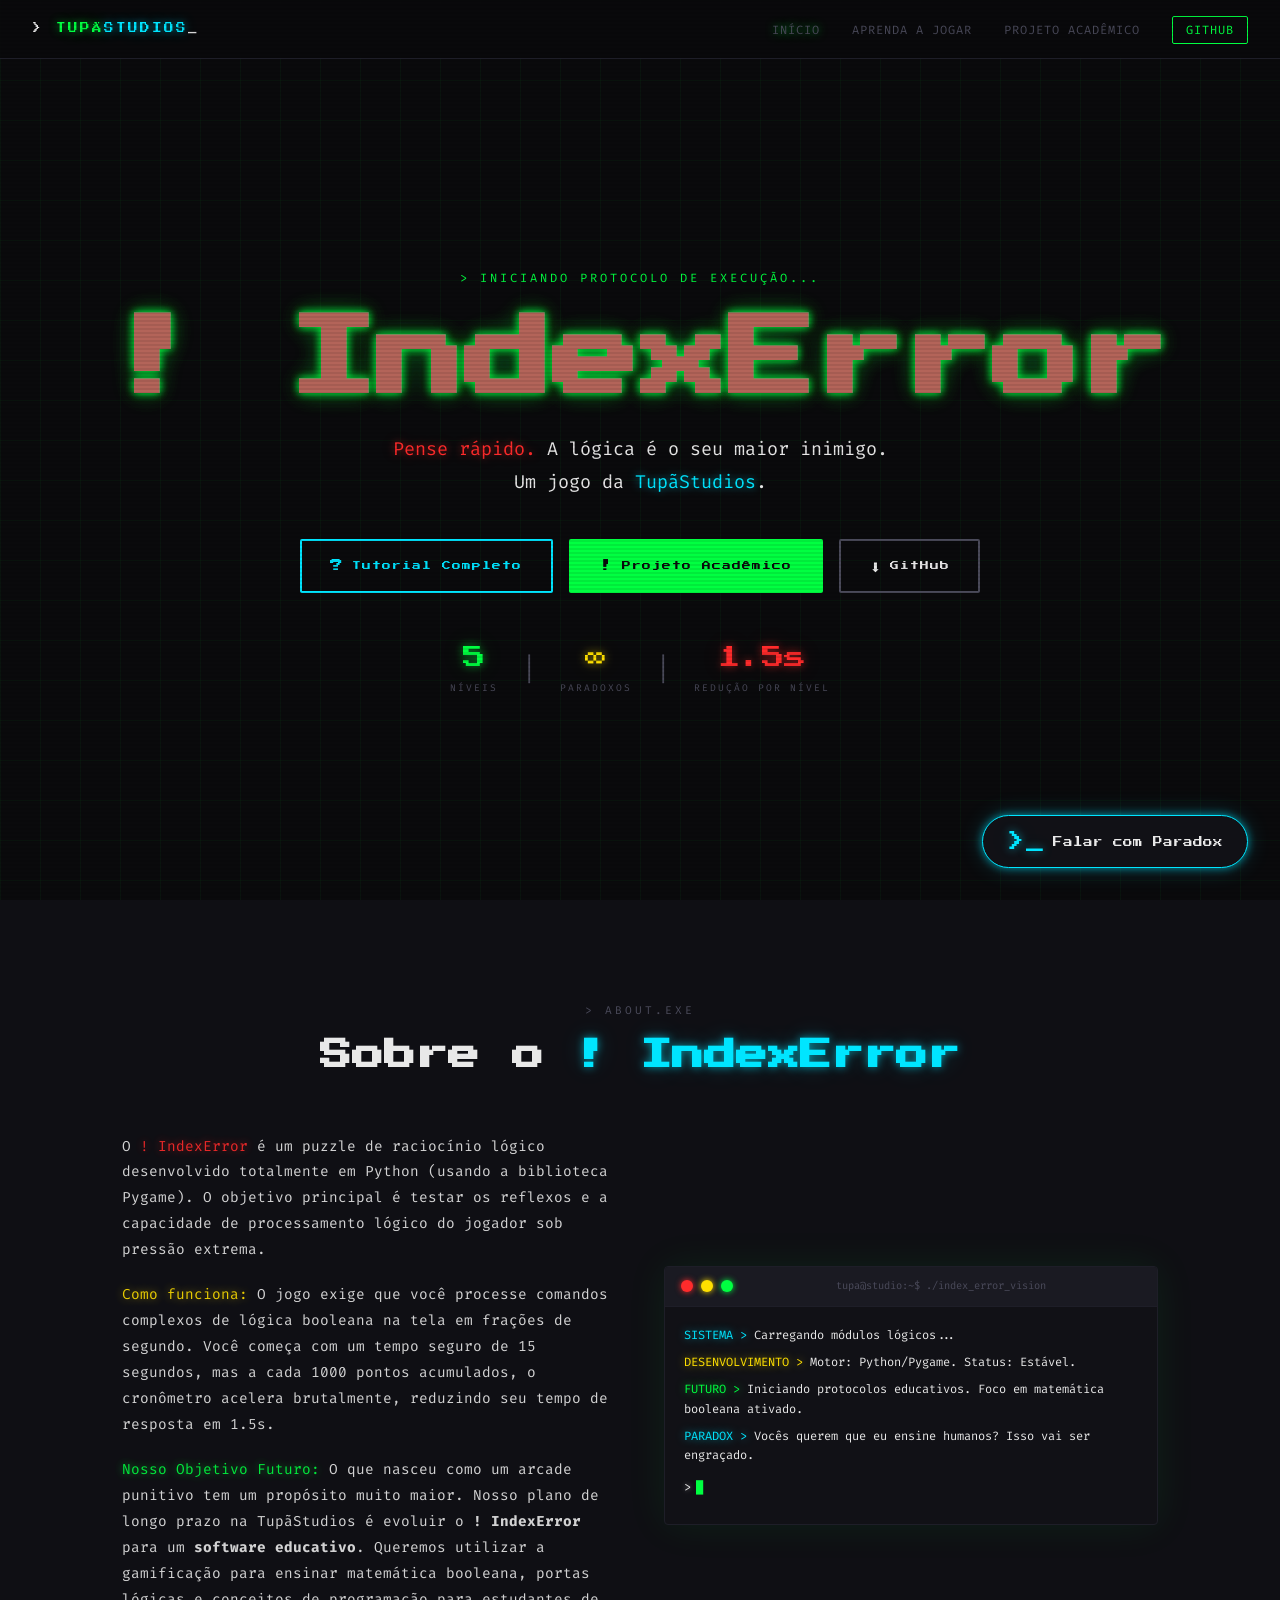
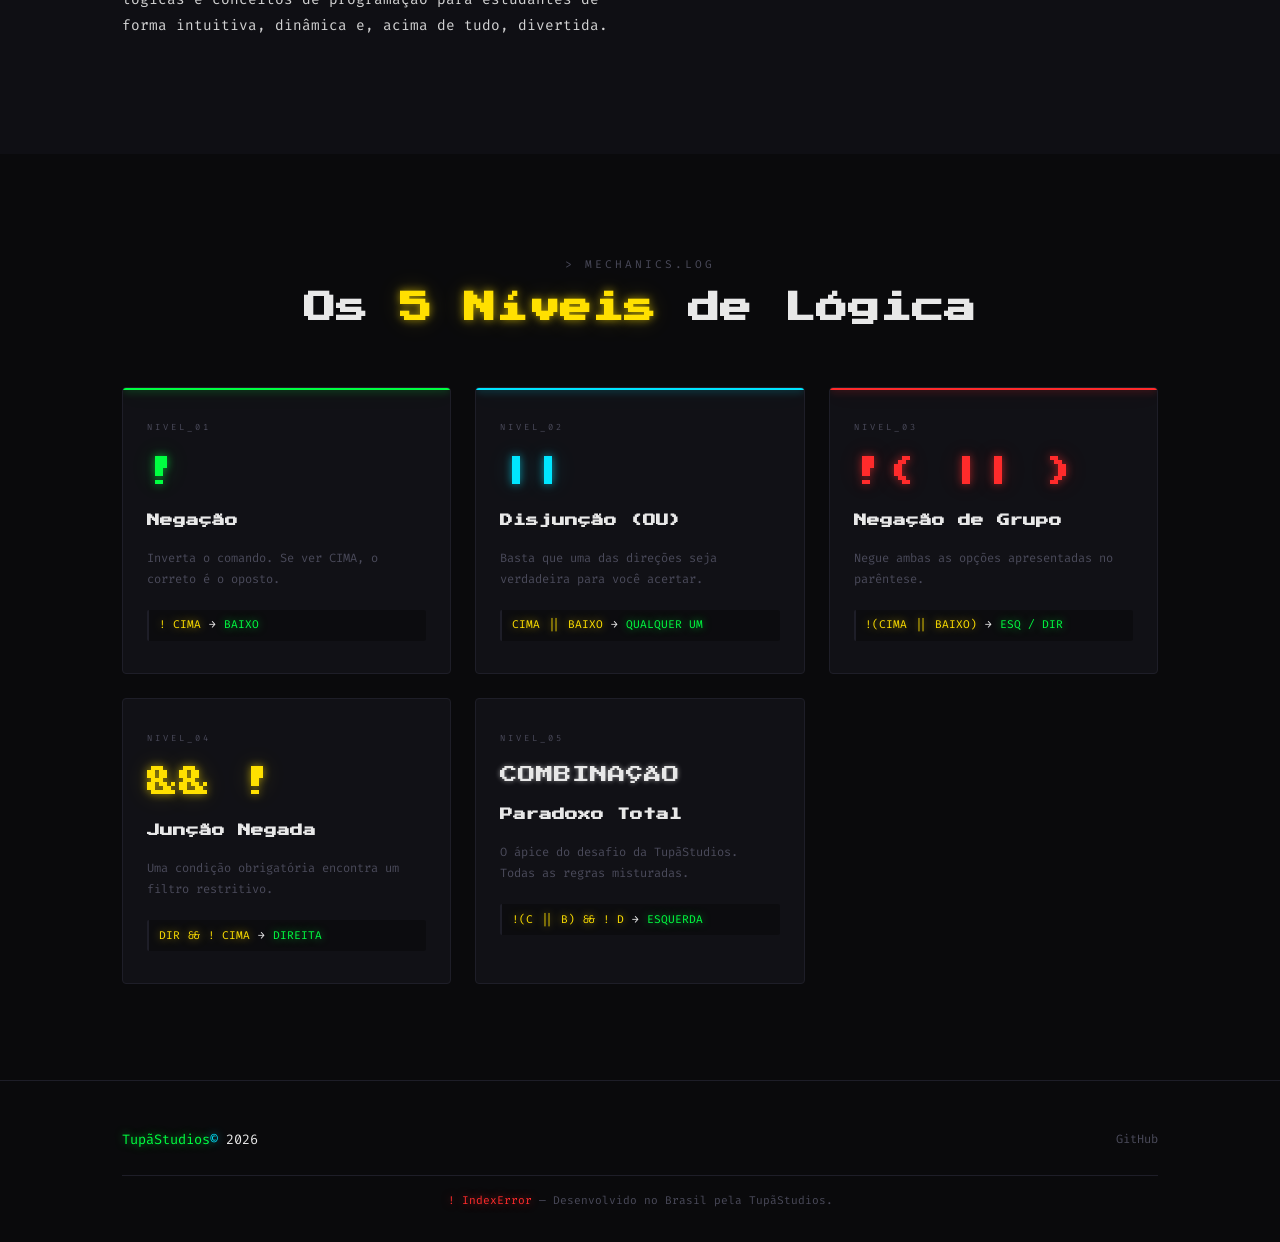
==== index.html @ 212822aa "feat/v12-ux-e-telas" ====
<!DOCTYPE html>
<html lang="pt-BR">
<head>
  <meta charset="UTF-8" />
  <meta name="viewport" content="width=device-width, initial-scale=1.0" />
  <title>! IndexError — TupãStudios</title>
  <link rel="preconnect" href="https://fonts.googleapis.com" />
  <link rel="preconnect" href="https://fonts.gstatic.com" crossorigin />
  <link href="https://fonts.googleapis.com/css2?family=Press+Start+2P&family=Fira+Code:wght@300;400;500;600&display=swap" rel="stylesheet" />
  <link rel="stylesheet" href="style.css" />
</head>
<body>

  <div class="scanlines" aria-hidden="true"></div>

  <nav class="navbar">
    <span class="nav-logo">&gt; <span class="accent-green">TUPÃ</span><span class="accent-cyan">STUDIOS</span><span class="blink">_</span></span>
    <ul class="nav-links">
      <li><a href="index.html" class="accent-green">Início</a></li>
      <li><a href="tutorial.html">Aprenda a Jogar</a></li>
      <li><a href="tupa.html">Projeto Acadêmico</a></li>
      <li><a href="https://github.com/3-semestre-USJT/NOT-NOT-booleano-Tup-" target="_blank" class="nav-cta">GitHub</a></li>
    </ul>
    <button class="hamburger" id="hamburger" aria-label="Menu">&#9776;</button>
  </nav>

  <section class="hero" id="hero">
    <div class="hero-bg-grid" aria-hidden="true"></div>
    <div class="hero-glitch-wrapper">
      <div class="hero-pre-title">&gt; INICIANDO PROTOCOLO DE EXECUÇÃO...</div>
      <h1 class="hero-title glitch" data-text="! IndexError">! IndexError</h1>
      <p class="hero-subtitle">
        <span class="accent-red">Pense rápido.</span> A lógica é o seu maior inimigo.<br/>
        <span class="mono">Um jogo da <span class="accent-cyan">TupãStudios</span>.</span>
      </p>
      
      <div class="hero-buttons">
        <a href="tutorial.html" class="btn-secondary">
          <span class="btn-icon">?</span> Tutorial Completo
        </a>
        <a href="tupa.html" class="btn-primary">
  <span class="btn-icon">!</span> Projeto Acadêmico
</a>
        <a href="https://github.com/3-semestre-USJT/NOT-NOT-booleano-Tup-" target="_blank" class="btn-secondary" style="border-color: var(--muted); color: var(--white);">
          <span class="btn-icon">⬇</span> GitHub
        </a>
      </div>

      <div class="hero-stats">
        <div class="stat-item">
          <span class="stat-val accent-green">5</span>
          <span class="stat-label">NÍVEIS</span>
        </div>
        <div class="stat-sep">|</div>
        <div class="stat-item">
          <span class="stat-val accent-yellow">∞</span>
          <span class="stat-label">PARADOXOS</span>
        </div>
        <div class="stat-sep">|</div>
        <div class="stat-item">
          <span class="stat-val accent-red">1.5s</span>
          <span class="stat-label">REDUÇÃO POR NÍVEL</span>
        </div>
      </div>
    </div>
  </section>

  <section class="section-about" id="game">
    <div class="container">
      <div class="section-header">
        <span class="section-tag mono">&gt; ABOUT.exe</span>
        <h2 class="section-title">Sobre o <span class="accent-cyan">! IndexError</span></h2>
      </div>
      <div class="about-grid">
        <div class="about-text">
          <p class="mono about-desc">
            O <span class="accent-red">! IndexError</span> é um puzzle de raciocínio lógico desenvolvido totalmente em Python (usando a biblioteca Pygame). O objetivo principal é testar os reflexos e a capacidade de processamento lógico do jogador sob pressão extrema.
          </p>
          <p class="mono about-desc">
            <span class="accent-yellow">Como funciona:</span> O jogo exige que você processe comandos complexos de lógica booleana na tela em frações de segundo. Você começa com um tempo seguro de 15 segundos, mas a cada 1000 pontos acumulados, o cronômetro acelera brutalmente, reduzindo seu tempo de resposta em 1.5s.
          </p>
          <p class="mono about-desc">
            <span class="accent-green">Nosso Objetivo Futuro:</span> O que nasceu como um arcade punitivo tem um propósito muito maior. Nosso plano de longo prazo na TupãStudios é evoluir o <strong>! IndexError</strong> para um <strong>software educativo</strong>. Queremos utilizar a gamificação para ensinar matemática booleana, portas lógicas e conceitos de programação para estudantes de forma intuitiva, dinâmica e, acima de tudo, divertida.
          </p>
        </div>
        <div class="terminal-mockup">
          <div class="tm-header">
            <span class="tm-dot red"></span>
            <span class="tm-dot yellow"></span>
            <span class="tm-dot green"></span>
            <span class="tm-title mono">tupa@studio:~$ ./index_error_vision</span>
          </div>
          <div class="tm-body">
            <div class="tm-line"><span class="accent-cyan">SISTEMA &gt;</span> <span>Carregando módulos lógicos...</span></div>
            <div class="tm-line"><span class="accent-yellow">DESENVOLVIMENTO &gt;</span> <span>Motor: Python/Pygame. Status: Estável.</span></div>
            <div class="tm-line"><span class="accent-green">FUTURO &gt;</span> <span>Iniciando protocolos educativos. Foco em matemática booleana ativado.</span></div>
            <div class="tm-line blink-line"><span class="accent-cyan">PARADOX &gt;</span> <span>Vocês querem que eu ensine humanos? Isso vai ser engraçado.</span></div>
            <div class="tm-line tm-input-line">
              <span class="accent-white">&gt; </span>
              <span class="tm-cursor blink">█</span>
            </div>
          </div>
        </div>
      </div>
    </div>
  </section>

  <section class="section-mechanics" id="mechanics">
    <div class="container">
      <div class="section-header">
        <span class="section-tag mono">&gt; MECHANICS.log</span>
        <h2 class="section-title">Os <span class="accent-yellow">5 Níveis</span> de Lógica</h2>
      </div>
      <div class="mechanics-grid">

        <div class="level-card" data-level="1">
          <div class="level-number mono">NIVEL_01</div>
          <div class="level-op accent-green">!</div>
          <h3 class="level-name">Negação</h3>
          <p class="level-desc mono">Inverta o comando. Se ver CIMA, o correto é o oposto.</p>
          <div class="cmd-example">
            <span class="cmd-input accent-yellow">! CIMA</span> → <span class="cmd-output accent-green">BAIXO</span>
          </div>
        </div>

        <div class="level-card" data-level="2">
          <div class="level-number mono">NIVEL_02</div>
          <div class="level-op accent-cyan">||</div>
          <h3 class="level-name">Disjunção (OU)</h3>
          <p class="level-desc mono">Basta que uma das direções seja verdadeira para você acertar.</p>
          <div class="cmd-example">
            <span class="cmd-input accent-yellow">CIMA || BAIXO</span> → <span class="cmd-output accent-green">QUALQUER UM</span>
          </div>
        </div>

        <div class="level-card" data-level="3">
          <div class="level-number mono">NIVEL_03</div>
          <div class="level-op accent-red">!( || )</div>
          <h3 class="level-name">Negação de Grupo</h3>
          <p class="level-desc mono">Negue ambas as opções apresentadas no parêntese.</p>
          <div class="cmd-example">
            <span class="cmd-input accent-yellow">!(CIMA || BAIXO)</span> → <span class="cmd-output accent-green">ESQ / DIR</span>
          </div>
        </div>

        <div class="level-card" data-level="4">
          <div class="level-number mono">NIVEL_04</div>
          <div class="level-op accent-yellow">&& !</div>
          <h3 class="level-name">Junção Negada</h3>
          <p class="level-desc mono">Uma condição obrigatória encontra um filtro restritivo.</p>
          <div class="cmd-example">
            <span class="cmd-input accent-yellow">DIR && ! CIMA</span> → <span class="cmd-output accent-green">DIREITA</span>
          </div>
        </div>

        <div class="level-card" data-level="5">
          <div class="level-number mono">NIVEL_05</div>
          <div class="level-op accent-white" style="font-size: 1.1rem; line-height: 2;">COMBINAÇÃO</div>
          <h3 class="level-name">Paradoxo Total</h3>
          <p class="level-desc mono">O ápice do desafio da TupãStudios. Todas as regras misturadas.</p>
          <div class="cmd-example">
            <span class="cmd-input accent-yellow">!(C || B) && ! D</span> → <span class="cmd-output accent-green">ESQUERDA</span>
          </div>
        </div>

      </div>
    </div>
  </section>

  <footer class="footer">
    <div class="container footer-inner">
      <div class="footer-logo mono">
        <span class="accent-green">TupãStudios</span><span class="accent-cyan">©</span> <span id="footer-year"></span>
      </div>
      <div class="footer-links mono">
        <a href="https://github.com/3-semestre-USJT/NOT-NOT-booleano-Tup-" target="_blank">GitHub</a>
      </div>
      <div class="footer-copy mono">
        <span class="accent-red">! IndexError</span> — Desenvolvido no Brasil pela TupãStudios.
      </div>
    </div>
  </footer>

  <div class="chat-widget" id="chat-widget">
    
    <div class="chat-window" id="chat-window">
      <div class="terminal-header" style="justify-content: space-between;">
        
        <div style="display: flex; align-items: center; gap: 0.8rem;">
          <div class="term-dots">
            <span class="tm-dot red" id="chat-close-btn" style="cursor:pointer;" title="Fechar"></span>
            <span class="tm-dot yellow" id="chat-expand-btn" style="cursor:pointer;" title="Expandir/Minimizar"></span>
            <span class="tm-dot green"></span>
          </div>
          <span class="term-title mono" style="text-align: left;">paradox@tupa-studios</span>
        </div>

        <div class="mode-toggle-container" style="margin-top: 0;">
            <button id="mode-toggle" class="mode-btn assistant" style="padding: 0.3rem 0.6rem;">ASSISTENTE</button>
        </div>

      </div>
      
      <div class="terminal-body" id="terminal-body" style="flex: 1; max-height: none;">
        </div>
      
      <div class="terminal-input-area">
        <span class="input-prompt mono accent-cyan">~$</span>
        <input type="text" id="terminal-input" class="terminal-input mono" placeholder="Digite 'ajuda' ou 'tutorial'..." autocomplete="off" />
      </div>
    </div>

    <button class="chat-toggle-btn" id="chat-toggle-btn">
      <span class="accent-cyan" style="font-size: 1.2rem;">&gt;_</span> 
      <span>Falar com Paradox</span>
    </button>

  </div>

  <script src="script.js"></script>
</body>
</html>
---- style.css ----
/* ===================================
   ! IndexError — TupãStudios
   style.css
   =================================== */

/* ---- RESET & BASE ---- */
*, *::before, *::after {
  box-sizing: border-box;
  margin: 0;
  padding: 0;
}

:root {
  --bg:          #0a0a0c;
  --bg-2:        #0f0f14;
  --bg-3:        #141419;
  --bg-card:     #111116;
  --green:       #00ff41;
  --green-dim:   #00c832;
  --red:         #ff2b2b;
  --red-dim:     #c41a1a;
  --cyan:        #00e5ff;
  --cyan-dim:    #009fb5;
  --yellow:      #ffe000;
  --yellow-dim:  #c8a800;
  --white:       #e8e8e8;
  --muted:       #4a4a5a;
  --border:      #1e1e28;
  --font-pixel:  'Press Start 2P', monospace;
  --font-mono:   'Fira Code', 'Courier New', monospace;
  --glow-green:  0 0 8px rgba(0,255,65,0.6),  0 0 24px rgba(0,255,65,0.2);
  --glow-cyan:   0 0 8px rgba(0,229,255,0.6), 0 0 24px rgba(0,229,255,0.2);
  --glow-red:    0 0 8px rgba(255,43,43,0.6), 0 0 24px rgba(255,43,43,0.2);
  --glow-yellow: 0 0 8px rgba(255,224,0,0.6), 0 0 24px rgba(255,224,0,0.2);
}

html {
  scroll-behavior: smooth;
  font-size: 16px;
}

body {
  background-color: var(--bg);
  color: var(--white);
  font-family: var(--font-mono);
  overflow-x: hidden;
  line-height: 1.6;
}

/* ---- UTILITY ---- */
.mono          { font-family: var(--font-mono); }
.accent-green  { color: var(--green); text-shadow: var(--glow-green); }
.accent-red    { color: var(--red); text-shadow: var(--glow-red); }
.accent-cyan   { color: var(--cyan); text-shadow: var(--glow-cyan); }
.accent-yellow { color: var(--yellow); text-shadow: var(--glow-yellow); }
.accent-white  { color: var(--white); text-shadow: 0 0 5px rgba(255,255,255,0.5); }

code {
  font-family: var(--font-mono);
  background: rgba(0,255,65,0.08);
  color: var(--green);
  padding: 0 4px;
  border-radius: 2px;
  border: 1px solid rgba(0,255,65,0.2);
}

.container {
  max-width: 1100px;
  margin: 0 auto;
  padding: 0 2rem;
}

/* ---- SCANLINES ---- */
.scanlines {
  position: fixed;
  inset: 0;
  z-index: 9999;
  pointer-events: none;
  background: repeating-linear-gradient(
    0deg,
    transparent,
    transparent 2px,
    rgba(0,0,0,0.08) 2px,
    rgba(0,0,0,0.08) 4px
  );
}

/* ---- BLINK ---- */
@keyframes blink {
  0%,100% { opacity: 1; }
  50%      { opacity: 0; }
}
.blink { animation: blink 1s step-start infinite; }

/* ---- GLITCH TITLE ---- */
@keyframes glitch-1 {
  0%,100%   { clip-path: inset(40% 0 61% 0); transform: translate(-4px, 0); }
  20%       { clip-path: inset(92% 0 1%  0); transform: translate(4px,  0); }
  40%       { clip-path: inset(43% 0 50% 0); transform: translate(-2px, 0); }
  60%       { clip-path: inset(25% 0 58% 0); transform: translate(2px,  0); }
  80%       { clip-path: inset(54% 0 7%  0); transform: translate(-4px, 0); }
}
@keyframes glitch-2 {
  0%,100%   { clip-path: inset(61% 0 1%  0); transform: translate(4px,  0); }
  20%       { clip-path: inset(33% 0 40% 0); transform: translate(-4px, 0); }
  40%       { clip-path: inset(72% 0 14% 0); transform: translate(2px,  0); }
  60%       { clip-path: inset(10% 0 83% 0); transform: translate(-2px, 0); }
  80%       { clip-path: inset(82% 0 3%  0); transform: translate(4px,  0); }
}

.glitch { position: relative; }
.glitch::before,
.glitch::after {
  content: attr(data-text);
  position: absolute;
  inset: 0;
  font-family: inherit;
  font-size: inherit;
}
.glitch::before {
  color: var(--cyan);
  animation: glitch-1 3s infinite linear;
  opacity: 0.7;
}
.glitch::after {
  color: var(--red);
  animation: glitch-2 3s infinite linear;
  opacity: 0.7;
}

/* ---- NAVBAR ---- */
.navbar {
  position: fixed;
  top: 0; left: 0; right: 0;
  z-index: 1000;
  display: flex;
  align-items: center;
  justify-content: space-between;
  padding: 1rem 2rem;
  background: rgba(10,10,12,0.85);
  backdrop-filter: blur(8px);
  border-bottom: 1px solid var(--border);
}

.nav-logo {
  font-family: var(--font-pixel);
  font-size: 0.6rem;
  letter-spacing: 2px;
  white-space: nowrap;
}

.nav-links {
  list-style: none;
  display: flex;
  gap: 2rem;
}

.nav-links a {
  color: var(--muted);
  text-decoration: none;
  font-size: 0.75rem;
  letter-spacing: 1px;
  text-transform: uppercase;
  transition: color 0.2s;
}
.nav-links a:hover { color: var(--green); text-shadow: var(--glow-green); }

.nav-cta {
  border: 1px solid var(--green) !important;
  color: var(--green) !important;
  padding: 0.3rem 0.8rem;
  border-radius: 2px;
}
.nav-cta:hover {
  background: rgba(0,255,65,0.1) !important;
}

.hamburger {
  display: none;
  background: none;
  border: none;
  color: var(--green);
  font-size: 1.4rem;
  cursor: pointer;
}

/* ---- HERO ---- */
@keyframes fade-up {
  from { opacity:0; transform: translateY(24px); }
  to   { opacity:1; transform: translateY(0); }
}

.hero {
  position: relative;
  min-height: 100vh;
  display: flex;
  flex-direction: column;
  align-items: center;
  justify-content: center;
  text-align: center;
  padding: 8rem 2rem 4rem;
  overflow: hidden;
}

/* animated grid bg */
.hero-bg-grid {
  position: absolute;
  inset: 0;
  background-image:
    linear-gradient(rgba(0,255,65,0.04) 1px, transparent 1px),
    linear-gradient(90deg, rgba(0,255,65,0.04) 1px, transparent 1px);
  background-size: 40px 40px;
  animation: grid-pan 20s linear infinite;
}
@keyframes grid-pan {
  from { background-position: 0 0; }
  to   { background-position: 40px 40px; }
}

.hero-glitch-wrapper {
  position: relative;
  z-index: 1;
  animation: fade-up 0.8s ease both;
}

.hero-pre-title {
  font-family: var(--font-mono);
  font-size: 0.75rem;
  color: var(--green);
  letter-spacing: 3px;
  margin-bottom: 1.5rem;
  animation: fade-up 0.6s 0.1s ease both;
  opacity: 0;
}

.hero-title {
  font-family: var(--font-pixel);
  font-size: clamp(2.2rem, 8vw, 5.5rem);
  color: var(--green);
  text-shadow: var(--glow-green);
  line-height: 1.1;
  margin-bottom: 1.5rem;
  animation: fade-up 0.7s 0.3s ease both;
  opacity: 0;
}

.hero-subtitle {
  font-family: var(--font-mono);
  font-size: clamp(0.9rem, 2vw, 1.15rem);
  color: var(--white);
  line-height: 1.8;
  max-width: 600px;
  margin: 0 auto 2.5rem;
  animation: fade-up 0.7s 0.5s ease both;
  opacity: 0;
}

.hero-buttons {
  display: flex;
  gap: 1rem;
  justify-content: center;
  flex-wrap: wrap;
  margin-bottom: 3rem;
  animation: fade-up 0.7s 0.7s ease both;
  opacity: 0;
}

.btn-primary, .btn-secondary {
  display: inline-flex;
  align-items: center;
  gap: 0.5rem;
  padding: 0.9rem 1.8rem;
  font-family: var(--font-pixel);
  font-size: 0.55rem;
  text-decoration: none;
  letter-spacing: 1px;
  border-radius: 2px;
  transition: all 0.2s;
  cursor: pointer;
  border: 2px solid transparent;
}

.btn-primary {
  background: var(--green);
  color: var(--bg);
  border-color: var(--green);
}
.btn-primary:hover {
  background: transparent;
  color: var(--green);
  box-shadow: var(--glow-green);
}

.btn-secondary {
  background: transparent;
  color: var(--cyan);
  border-color: var(--cyan);
}
.btn-secondary:hover {
  background: rgba(0,229,255,0.1);
  box-shadow: var(--glow-cyan);
}

.btn-icon { font-size: 0.8rem; }

.hero-stats {
  display: flex;
  align-items: center;
  justify-content: center;
  gap: 1.5rem;
  animation: fade-up 0.7s 0.9s ease both;
  opacity: 0;
  flex-wrap: wrap;
}

.stat-item { display: flex; flex-direction: column; align-items: center; gap: 0.2rem; }
.stat-val   { font-family: var(--font-pixel); font-size: 1.4rem; }
.stat-label { font-family: var(--font-mono); font-size: 0.6rem; color: var(--muted); letter-spacing: 2px; }
.stat-sep   { color: var(--muted); font-size: 1.5rem; }

.hero-scroll-hint {
  position: absolute;
  bottom: 2rem;
  left: 50%;
  transform: translateX(-50%);
  display: flex;
  flex-direction: column;
  align-items: center;
  gap: 0.3rem;
  color: var(--muted);
  font-size: 0.65rem;
  animation: fade-up 1s 1.2s ease both;
  opacity: 0;
}
@keyframes bounce {
  0%,100% { transform: translateY(0); }
  50%     { transform: translateY(6px); }
}
.scroll-arrow { animation: bounce 1.5s ease infinite; }

/* ---- SECTION COMMON ---- */
.section-about,
.section-mechanics,
.section-terminal {
  padding: 6rem 0;
  position: relative;
}

.section-about    { background: var(--bg-2); }
.section-mechanics{ background: var(--bg); }
.section-terminal { background: var(--bg-2); }

.section-header {
  text-align: center;
  margin-bottom: 3.5rem;
}

.section-tag {
  display: inline-block;
  font-size: 0.7rem;
  color: var(--muted);
  letter-spacing: 3px;
  margin-bottom: 0.8rem;
  text-transform: uppercase;
}

.section-title {
  font-family: var(--font-pixel);
  font-size: clamp(1.2rem, 4vw, 2rem);
  margin-bottom: 0.5rem;
  line-height: 1.4;
}

.section-sub {
  color: var(--muted);
  font-size: 0.85rem;
  max-width: 520px;
  margin: 0 auto;
}

/* ---- ABOUT SECTION ---- */
.about-grid {
  display: grid;
  grid-template-columns: 1fr 1fr;
  gap: 3rem;
  align-items: center;
}

.about-desc {
  font-size: 0.9rem;
  color: var(--white);
  margin-bottom: 1.2rem;
  line-height: 1.8;
  opacity: 0.9;
}

/* Terminal Mockup (hero preview) */
.terminal-mockup {
  background: var(--bg-card);
  border: 1px solid var(--border);
  border-radius: 4px;
  overflow: hidden;
  box-shadow: 0 0 40px rgba(0,255,65,0.08);
}

.tm-header {
  background: #1a1a22;
  padding: 0.7rem 1rem;
  display: flex;
  align-items: center;
  gap: 0.5rem;
  border-bottom: 1px solid var(--border);
}

.tm-dot {
  width: 12px; height: 12px;
  border-radius: 50%;
}
.tm-dot.red    { background: var(--red);    box-shadow: 0 0 6px var(--red); }
.tm-dot.yellow { background: var(--yellow); box-shadow: 0 0 6px var(--yellow); }
.tm-dot.green  { background: var(--green);  box-shadow: 0 0 6px var(--green); }

.tm-title {
  flex: 1;
  text-align: center;
  font-size: 0.65rem;
  color: var(--muted);
}

.tm-body {
  padding: 1.2rem;
  min-height: 180px;
}

.tm-line {
  font-size: 0.75rem;
  margin-bottom: 0.5rem;
  line-height: 1.6;
}

.tm-input-line { display: flex; align-items: center; gap: 0.3rem; margin-top: 0.8rem; }
.tm-cursor { color: var(--green); }

/* flicker anim for one line */
@keyframes flicker {
  0%,95%,100% { opacity: 1; }
  96%         { opacity: 0.3; }
  98%         { opacity: 0.7; }
}
.blink-line { animation: flicker 4s ease infinite; }

/* ---- MECHANICS ---- */
.mechanics-grid {
  display: grid;
  grid-template-columns: repeat(3, 1fr);
  gap: 1.5rem;
}

.level-card {
  background: var(--bg-card);
  border: 1px solid var(--border);
  border-radius: 4px;
  padding: 2rem 1.5rem;
  transition: transform 0.2s, border-color 0.2s, box-shadow 0.2s;
  position: relative;
  overflow: hidden;
}
.level-card::before {
  content: '';
  position: absolute;
  top: 0; left: 0; right: 0;
  height: 2px;
}
.level-card[data-level="1"]::before { background: var(--green); box-shadow: var(--glow-green); }
.level-card[data-level="2"]::before { background: var(--cyan);  box-shadow: var(--glow-cyan); }
.level-card[data-level="3"]::before { background: var(--red);   box-shadow: var(--glow-red); }

.level-card:hover {
  transform: translateY(-6px);
  border-color: var(--muted);
}
.level-card[data-level="1"]:hover { box-shadow: 0 8px 32px rgba(0,255,65,0.12); }
.level-card[data-level="2"]:hover { box-shadow: 0 8px 32px rgba(0,229,255,0.12); }
.level-card[data-level="3"]:hover { box-shadow: 0 8px 32px rgba(255,43,43,0.12); }

.level-number {
  font-size: 0.55rem;
  color: var(--muted);
  letter-spacing: 3px;
  margin-bottom: 0.8rem;
}

.level-op {
  font-family: var(--font-pixel);
  font-size: 2rem;
  margin-bottom: 0.8rem;
}

.level-name {
  font-family: var(--font-pixel);
  font-size: 0.8rem;
  margin-bottom: 1rem;
  color: var(--white);
}

.level-desc {
  font-size: 0.75rem;
  color: var(--muted);
  line-height: 1.8;
  margin-bottom: 1.2rem;
}

.level-examples {
  display: flex;
  flex-direction: column;
  gap: 0.5rem;
  margin-bottom: 1.2rem;
}

.cmd-example {
  display: flex;
  align-items: center;
  gap: 0.5rem;
  font-size: 0.7rem;
  background: rgba(0,0,0,0.3);
  padding: 0.4rem 0.6rem;
  border-radius: 2px;
  border-left: 2px solid var(--border);
  flex-wrap: wrap;
}

.cmd-arrow { color: var(--muted); }

.level-badge {
  border-top: 1px solid var(--border);
  padding-top: 0.8rem;
}
.badge-text {
  font-size: 0.55rem;
  color: var(--muted);
  letter-spacing: 2px;
}

/* ---- PARADOX TERMINAL ---- */
.terminal-container {
  max-width: 780px;
  margin: 0 auto;
  background: var(--bg-card);
  border: 1px solid var(--border);
  border-radius: 4px;
  overflow: hidden;
  box-shadow: 0 0 60px rgba(0,229,255,0.08);
}

.terminal-header {
  background: #1a1a22;
  padding: 0.7rem 1rem;
  display: flex;
  align-items: center;
  gap: 0.8rem;
  border-bottom: 1px solid var(--border);
}

.term-dots { display: flex; gap: 0.4rem; }

.term-title {
  flex: 1;
  text-align: center;
  font-size: 0.65rem;
  color: var(--muted);
}

.term-status {
  font-size: 0.6rem;
  letter-spacing: 1px;
}

.terminal-body {
  min-height: 320px;
  max-height: 400px;
  overflow-y: auto;
  padding: 1.2rem;
  display: flex;
  flex-direction: column;
  gap: 0.4rem;
  scroll-behavior: smooth;
}

/* scrollbar */
.terminal-body::-webkit-scrollbar { width: 4px; }
.terminal-body::-webkit-scrollbar-track { background: transparent; }
.terminal-body::-webkit-scrollbar-thumb { background: var(--muted); border-radius: 2px; }

.term-msg {
  font-size: 0.78rem;
  line-height: 1.7;
  animation: msg-appear 0.2s ease;
}
@keyframes msg-appear {
  from { opacity:0; transform:translateX(-8px); }
  to   { opacity:1; transform:translateX(0); }
}

.term-msg.bot  { color: var(--cyan); }
.term-msg.user { color: var(--white); }
.term-msg.sys  { color: var(--yellow); font-style: italic; }
.term-msg.err  { color: var(--red); }
.term-msg.ok   { color: var(--green); }

.term-msg .prefix { opacity: 0.6; margin-right: 0.4rem; }

.terminal-input-area {
  display: flex;
  align-items: center;
  gap: 0.5rem;
  padding: 0.8rem 1.2rem;
  border-top: 1px solid var(--border);
  background: rgba(0,0,0,0.2);
}

.input-prompt {
  font-size: 0.7rem;
  white-space: nowrap;
  flex-shrink: 0;
}

.terminal-input {
  flex: 1;
  background: transparent;
  border: none;
  outline: none;
  color: var(--white);
  font-family: var(--font-mono);
  font-size: 0.82rem;
  caret-color: var(--green);
}

.terminal-hint {
  padding: 0.5rem 1.2rem;
  font-size: 0.62rem;
  color: var(--muted);
  border-top: 1px solid var(--border);
  background: rgba(0,0,0,0.15);
}

/* ---- FOOTER ---- */
.footer {
  background: var(--bg);
  border-top: 1px solid var(--border);
  padding: 3rem 0 0;
}

.footer-inner {
  display: flex;
  flex-wrap: wrap;
  gap: 1.5rem;
  justify-content: space-between;
  align-items: center;
  padding-bottom: 2rem;
}

.footer-logo {
  font-size: 0.85rem;
}

.footer-links {
  display: flex;
  gap: 1.5rem;
  flex-wrap: wrap;
}

.footer-links a {
  color: var(--muted);
  text-decoration: none;
  font-size: 0.75rem;
  transition: color 0.2s;
}
.footer-links a:hover { color: var(--green); }

.footer-copy {
  font-size: 0.7rem;
  color: var(--muted);
  width: 100%;
  text-align: center;
  padding-top: 1rem;
  border-top: 1px solid var(--border);
}

.footer-bottom {
  text-align: center;
  padding: 1rem 2rem;
  font-size: 0.6rem;
  color: var(--muted);
  border-top: 1px solid var(--border);
}

/* ---- MOBILE NAV ---- */
@media (max-width: 768px) {
  .hamburger { display: block; }

  .nav-links {
    display: none;
    flex-direction: column;
    gap: 1rem;
    position: absolute;
    top: 100%;
    left: 0; right: 0;
    background: rgba(10,10,12,0.97);
    padding: 1.5rem 2rem;
    border-bottom: 1px solid var(--border);
    backdrop-filter: blur(8px);
  }
  .nav-links.open { display: flex; }

  .about-grid { grid-template-columns: 1fr; }

  .mechanics-grid { grid-template-columns: 1fr; }

  .hero-title { font-size: 2rem; }

  .footer-inner { flex-direction: column; text-align: center; }
}

@media (max-width: 480px) {
  .terminal-container { margin: 0; border-radius: 0; border-left: none; border-right: none; }
  .hero-stats { gap: 0.8rem; }
  .stat-val { font-size: 1rem; }
}

/* ---- DEMO TIMER ANIMATION ---- */
@keyframes timer-pulse {
  0%,100% { text-shadow: var(--glow-red); }
  50%     { text-shadow: none; }
}
#demo-timer { animation: timer-pulse 1s ease infinite; }


/* ---- MODE TOGGLE ---- */
.mode-toggle-container {
  margin-top: 1.5rem;
  display: flex;
  align-items: center;
  justify-content: center;
  gap: 1rem;
}

.mode-label {
  font-size: 0.7rem;
  color: var(--muted);
}

.mode-btn {
  background: transparent;
  border: 1px solid var(--border);
  padding: 0.5rem 1rem;
  font-family: var(--font-pixel);
  font-size: 0.6rem;
  cursor: pointer;
  transition: all 0.3s;
  border-radius: 4px;
}

.mode-btn.sarcastic {
  color: var(--red);
  border-color: var(--red);
  box-shadow: inset 0 0 10px rgba(255, 43, 43, 0.1);
}

.mode-btn.assistant {
  color: var(--cyan);
  border-color: var(--cyan);
  box-shadow: inset 0 0 10px rgba(0, 229, 255, 0.1);
}

.mechanics-grid {
  grid-template-columns: repeat(auto-fit, minmax(300px, 1fr)); /* Melhora o layout para 5 itens */
}

/* =========================================================
   CHATBOT FLUTUANTE (WIDGET)
   ========================================================= */
.chat-widget {
  position: fixed;
  bottom: 2rem;
  right: 2rem;
  z-index: 9999;
  display: flex;
  flex-direction: column;
  align-items: flex-end;
}

.chat-toggle-btn {
  background: var(--bg-card);
  border: 1px solid var(--cyan);
  color: var(--white);
  padding: 1rem 1.5rem;
  border-radius: 30px;
  font-family: var(--font-pixel);
  font-size: 0.6rem;
  cursor: pointer;
  box-shadow: var(--glow-cyan);
  transition: all 0.3s ease;
  display: flex;
  align-items: center;
  gap: 0.5rem;
}

.chat-toggle-btn:hover {
  background: rgba(0, 229, 255, 0.1);
  transform: translateY(-5px);
}

.chat-window {
  width: 450px;
  height: 550px;
  background: var(--bg-card);
  border: 1px solid var(--border);
  border-radius: 8px;
  box-shadow: 0 10px 50px rgba(0, 229, 255, 0.15);
  display: flex;
  flex-direction: column;
  margin-bottom: 1rem;
  transition: all 0.3s cubic-bezier(0.25, 0.8, 0.25, 1);
  
  /* Estado Fechado */
  opacity: 0;
  transform: translateY(20px) scale(0.95);
  pointer-events: none;
  transform-origin: bottom right;
}

.chat-window.open {
  /* Estado Aberto */
  opacity: 1;
  transform: translateY(0) scale(1);
  pointer-events: all;
}

.chat-window.expanded {
  /* Estado Expandido (Ecrã Inteiro/Maior) */
  width: 80vw;
  height: 80vh;
  position: fixed;
  top: 50%;
  left: 50%;
  transform: translate(-50%, -50%) scale(1);
  margin-bottom: 0;
  z-index: 10000;
}

/* Responsividade para celular */
@media (max-width: 768px) {
  .chat-widget {
    bottom: 1rem;
    right: 1rem;
  }
  .chat-window {
    width: calc(100vw - 2rem);
    height: 60vh;
  }
  .chat-window.expanded {
    width: 100vw;
    height: 100vh;
    border-radius: 0;
  }
  .chat-toggle-btn {
    padding: 1rem;
  }
  .chat-toggle-btn span:last-child {
    display: none; /* Esconde o texto "Falar com Paradox" no celular, deixa só o ícone */
  }
}
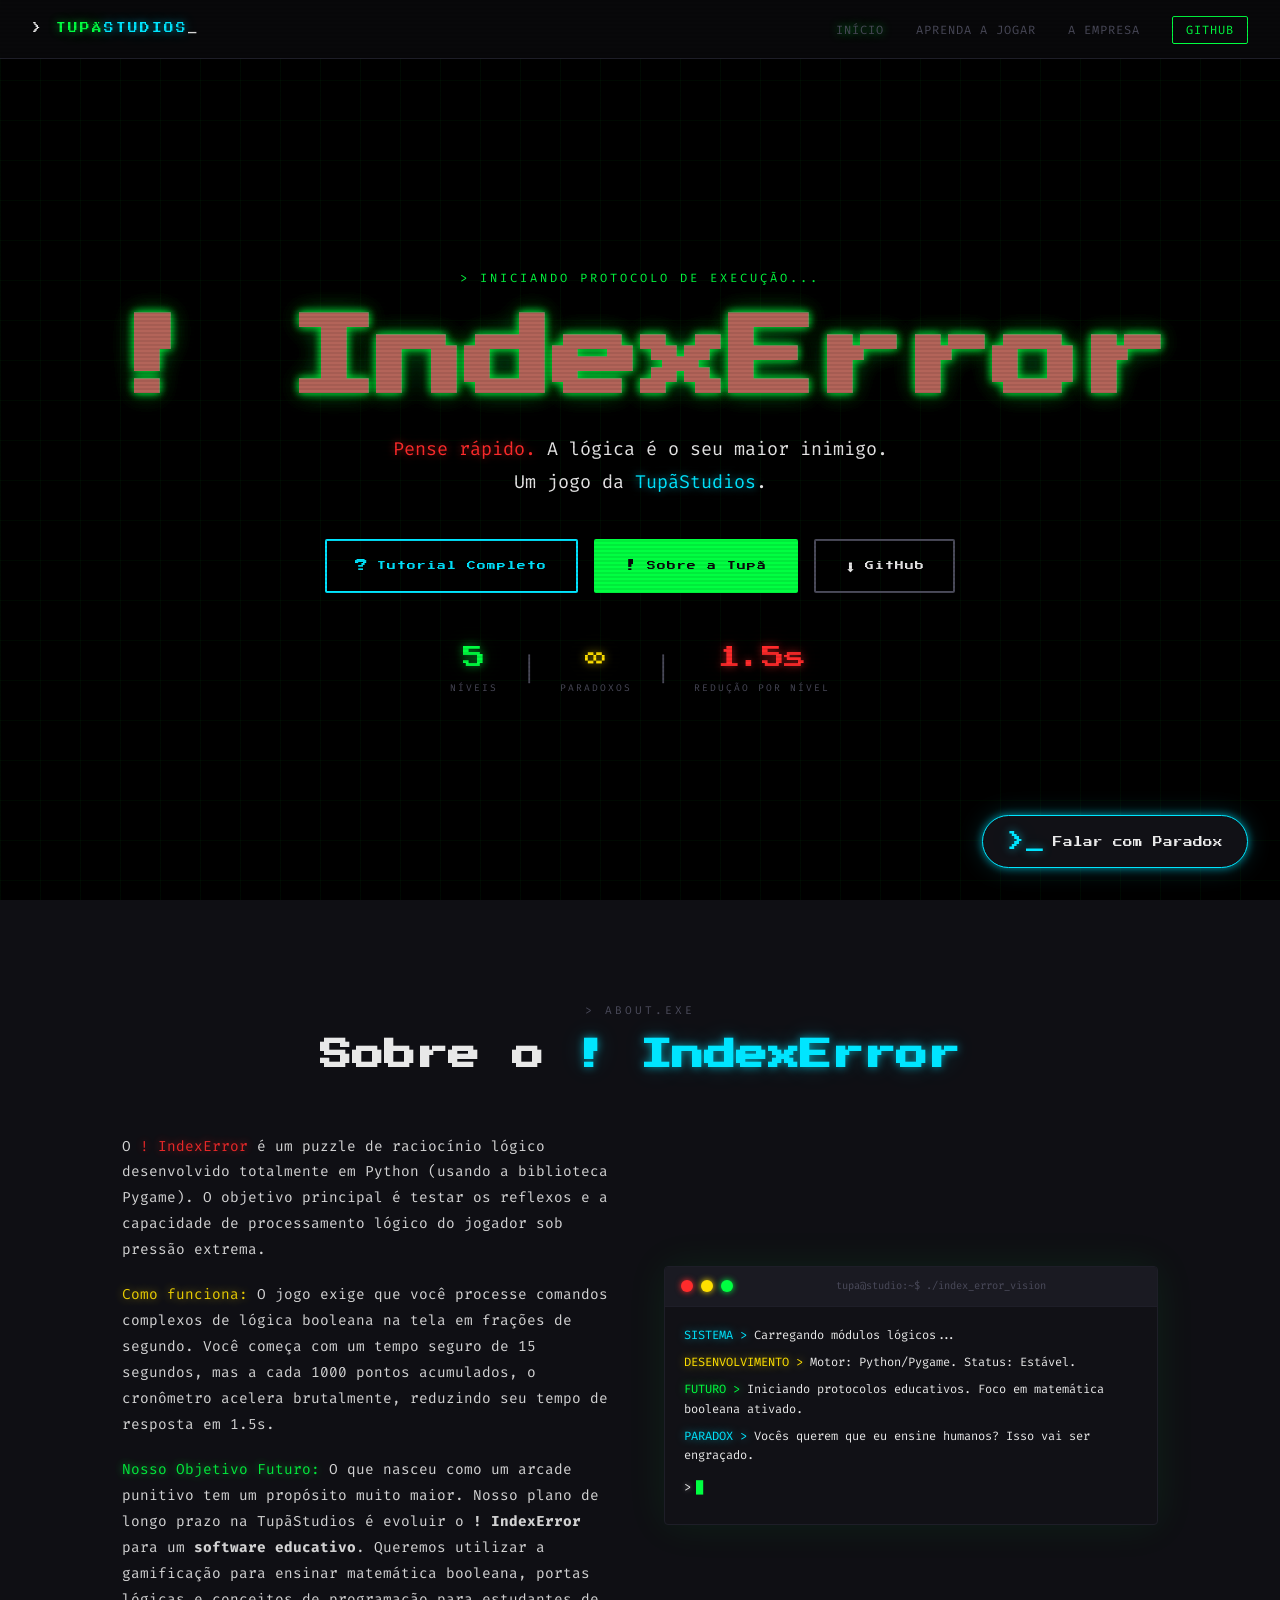
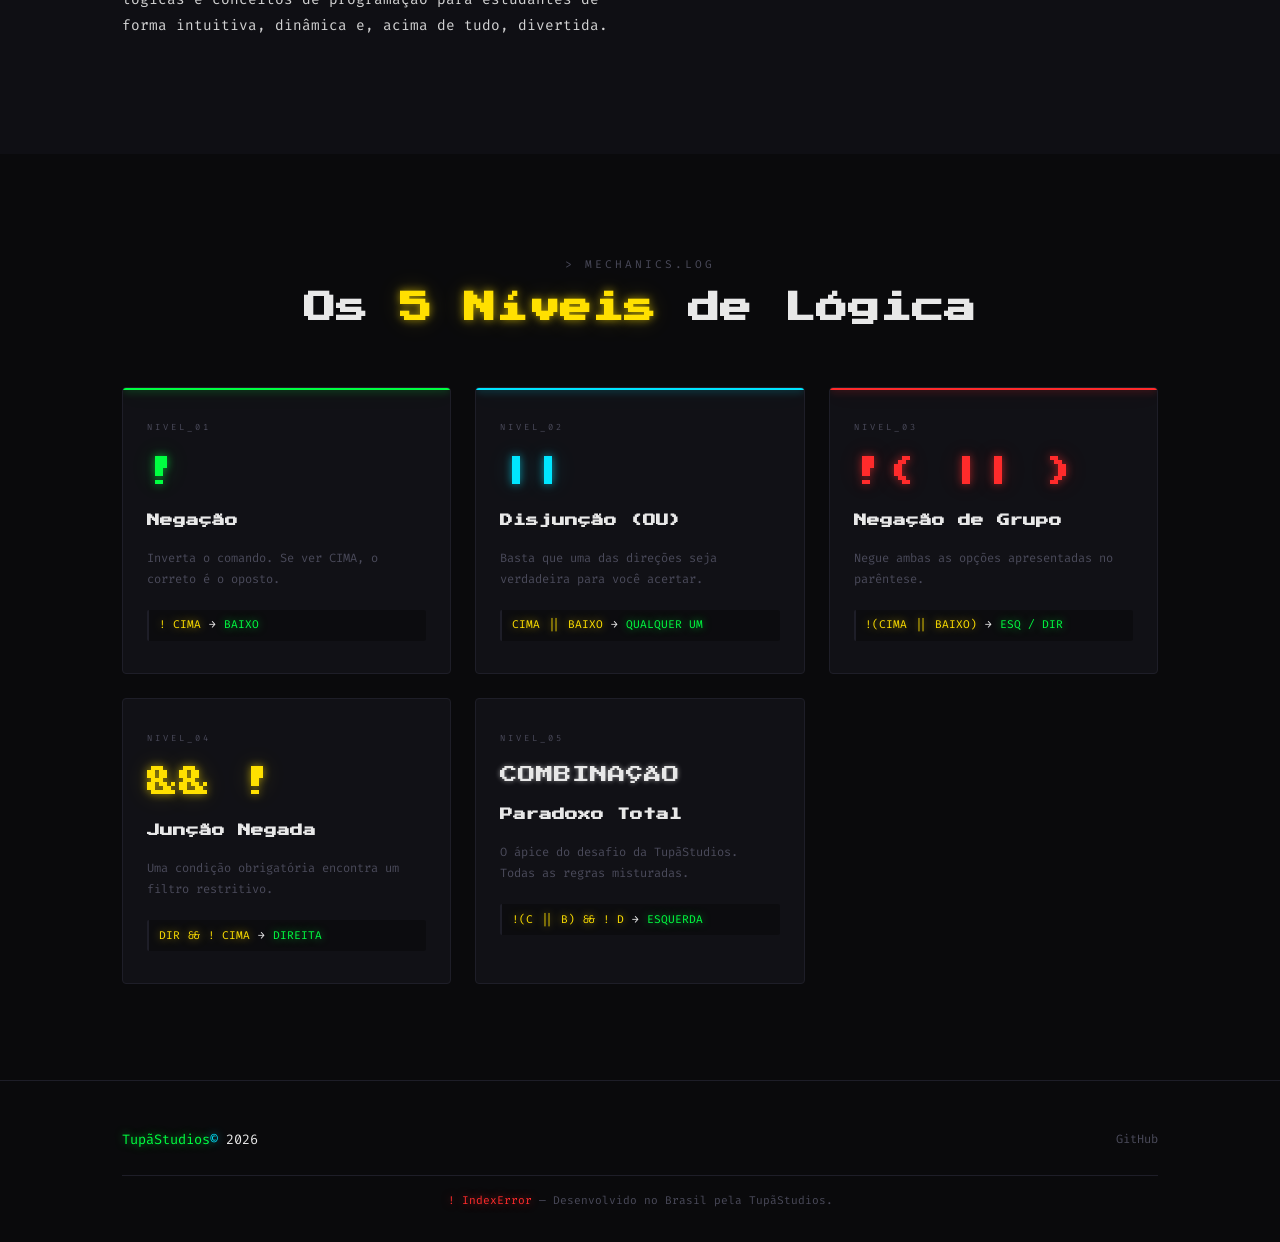
==== commit cd088563: "adicionado efeito de cascata binaria no fundo do topo" ====
--- a/index.html
+++ b/index.html
@@ -10,6 +10,8 @@
   <link rel="stylesheet" href="style.css" />
 </head>
 <body>
+  
+  <canvas id="binary-cascade"></canvas>
 
   <div class="scanlines" aria-hidden="true"></div>
 
@@ -18,7 +20,7 @@
     <ul class="nav-links">
       <li><a href="index.html" class="accent-green">Início</a></li>
       <li><a href="tutorial.html">Aprenda a Jogar</a></li>
-      <li><a href="tupa.html">Projeto Acadêmico</a></li>
+      <li><a href="tupa.html">A Empresa</a></li>
       <li><a href="https://github.com/3-semestre-USJT/NOT-NOT-booleano-Tup-" target="_blank" class="nav-cta">GitHub</a></li>
     </ul>
     <button class="hamburger" id="hamburger" aria-label="Menu">&#9776;</button>
@@ -39,8 +41,8 @@
           <span class="btn-icon">?</span> Tutorial Completo
         </a>
         <a href="tupa.html" class="btn-primary">
-  <span class="btn-icon">!</span> Projeto Acadêmico
-</a>
+          <span class="btn-icon">!</span> Sobre a Tupã
+        </a>
         <a href="https://github.com/3-semestre-USJT/NOT-NOT-booleano-Tup-" target="_blank" class="btn-secondary" style="border-color: var(--muted); color: var(--white);">
           <span class="btn-icon">⬇</span> GitHub
         </a>
--- a/style.css
+++ b/style.css
@@ -869,4 +869,27 @@
   .chat-toggle-btn span:last-child {
     display: none; /* Esconde o texto "Falar com Paradox" no celular, deixa só o ícone */
   }
+}
+
+/* Efeito de fundo binário do site */
+
+#binary-cascade {
+    position: absolute;
+    top: 0;
+    left: 0;
+    width: 100%;
+    height: 800px; /* Define a altura da área da cascata */
+    z-index: -1;    /* Coloca atrás do texto e imagens */
+    pointer-events: none; /* Garante que pode clicar nos botões por cima */
+    
+    /* Efeito de Fade-out usando máscara gradiente */
+    mask-image: linear-gradient(to bottom, rgba(0,0,0,1) 60%, rgba(0,0,0,0));
+    -webkit-mask-image: linear-gradient(to bottom, rgba(0,0,0,1) 70%, rgba(0,0,0,0));
+}
+
+/* Garante que o body/header tenha posição relativa para o canvas não fugir */
+body {
+    position: relative;
+    margin: 0;
+    background-color: #000; /* Ou a cor de fundo do teu site */
 }
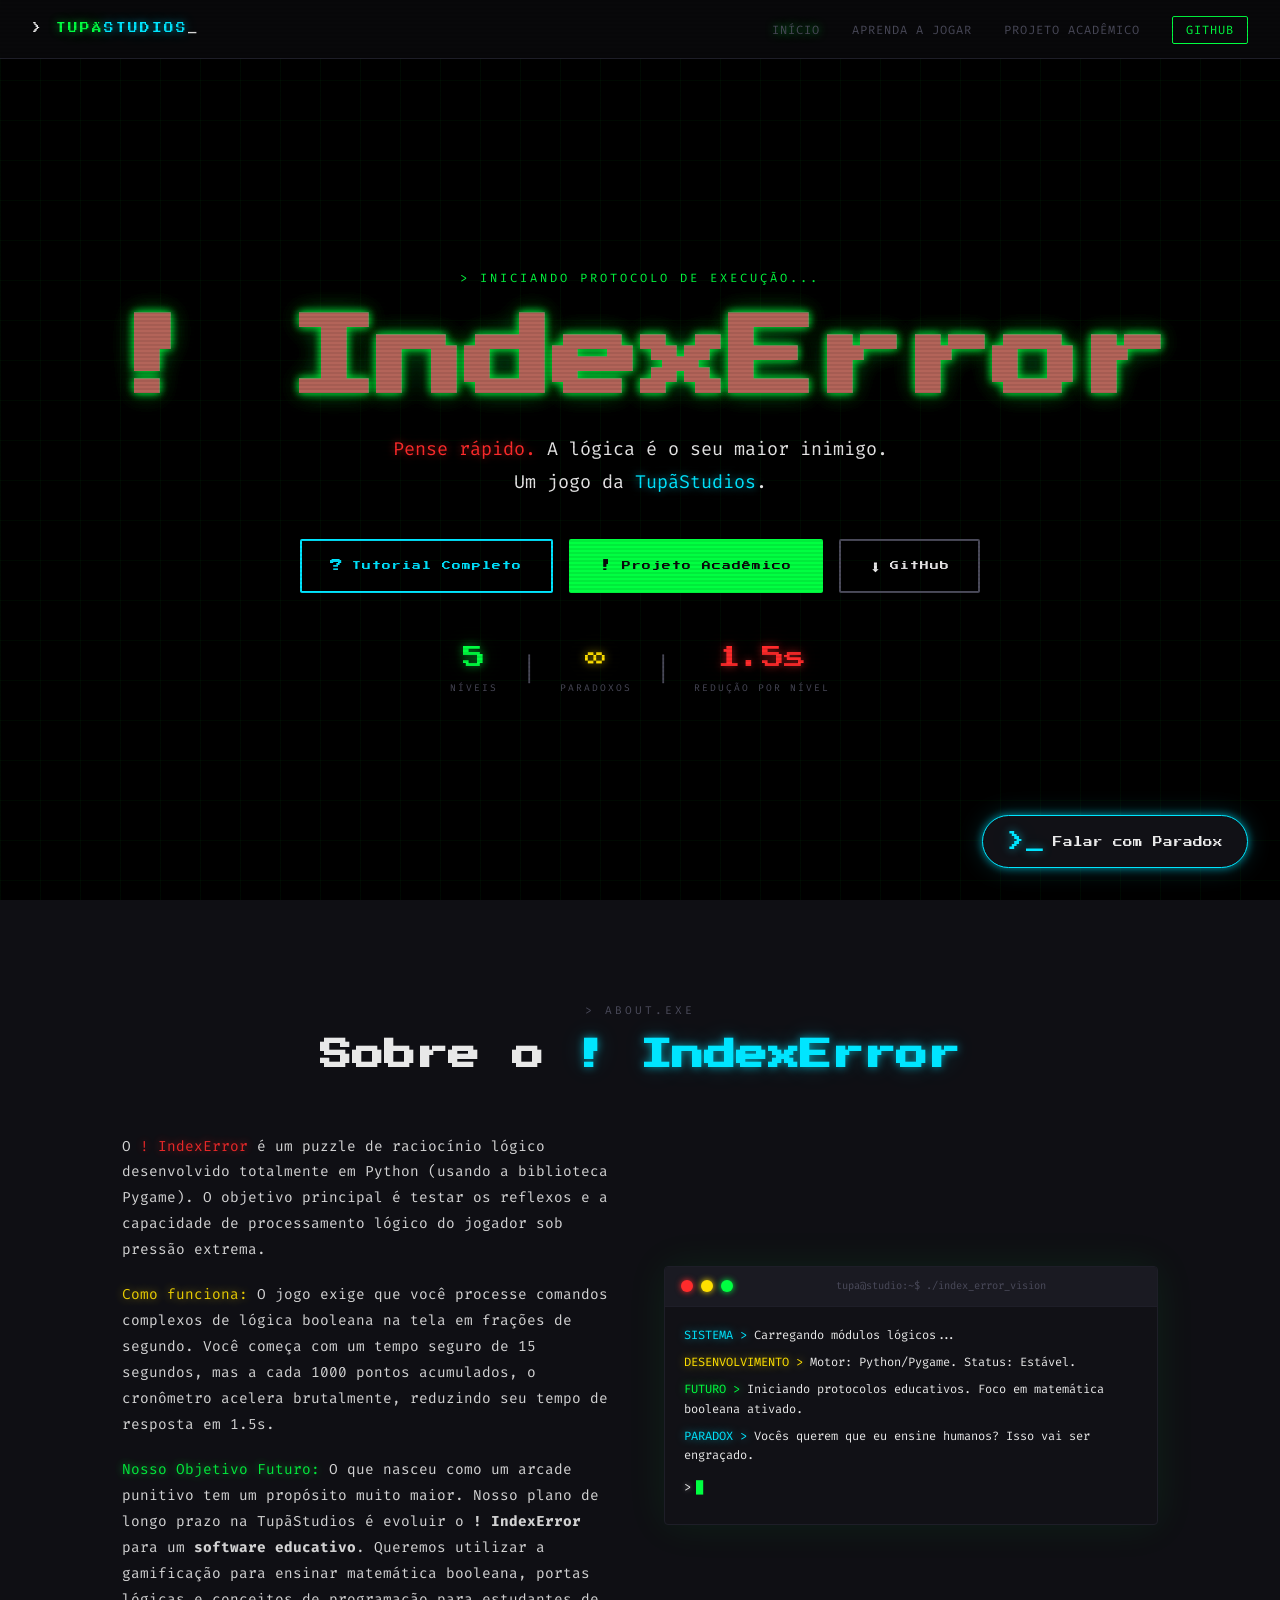
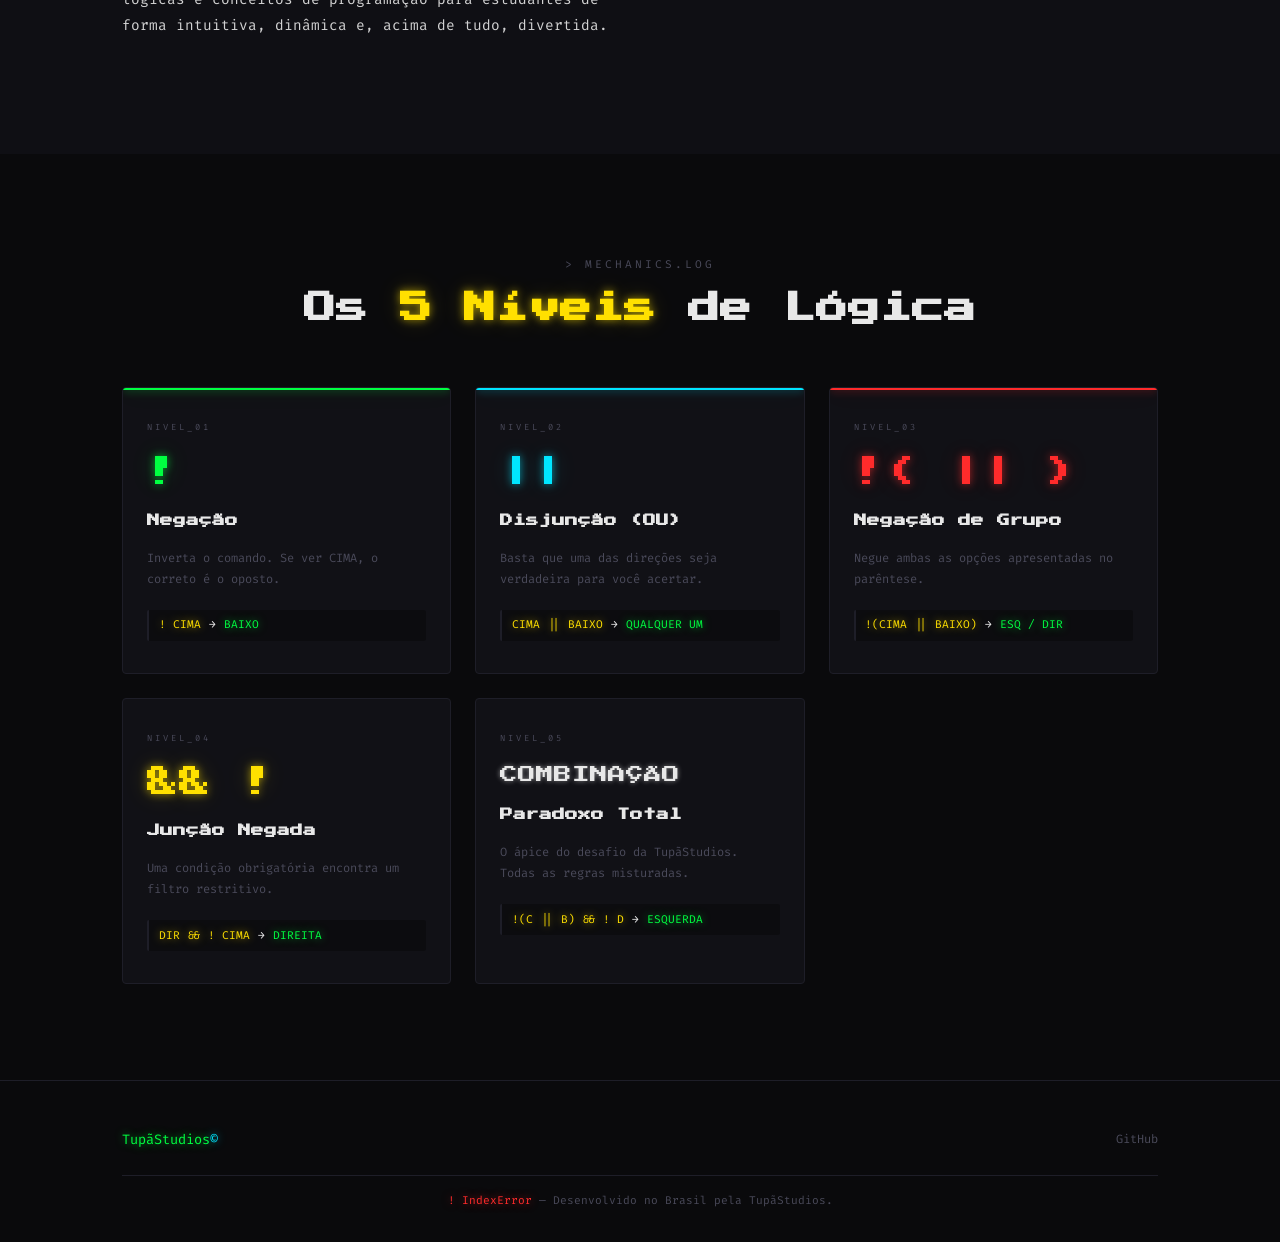
==== commit d3de3ee9: "Merge pull request #1 from Kaique83/Kaique83-ux-e-telas feat/v12-ux-e-telas" ====
--- a/index.html
+++ b/index.html
@@ -10,8 +10,6 @@
   <link rel="stylesheet" href="style.css" />
 </head>
 <body>
-  
-  <canvas id="binary-cascade"></canvas>
 
   <div class="scanlines" aria-hidden="true"></div>
 
@@ -20,7 +18,7 @@
     <ul class="nav-links">
       <li><a href="index.html" class="accent-green">Início</a></li>
       <li><a href="tutorial.html">Aprenda a Jogar</a></li>
-      <li><a href="tupa.html">A Empresa</a></li>
+      <li><a href="tupa.html">Projeto Acadêmico</a></li>
       <li><a href="https://github.com/3-semestre-USJT/NOT-NOT-booleano-Tup-" target="_blank" class="nav-cta">GitHub</a></li>
     </ul>
     <button class="hamburger" id="hamburger" aria-label="Menu">&#9776;</button>
@@ -41,8 +39,8 @@
           <span class="btn-icon">?</span> Tutorial Completo
         </a>
         <a href="tupa.html" class="btn-primary">
-          <span class="btn-icon">!</span> Sobre a Tupã
-        </a>
+  <span class="btn-icon">!</span> Projeto Acadêmico
+</a>
         <a href="https://github.com/3-semestre-USJT/NOT-NOT-booleano-Tup-" target="_blank" class="btn-secondary" style="border-color: var(--muted); color: var(--white);">
           <span class="btn-icon">⬇</span> GitHub
         </a>
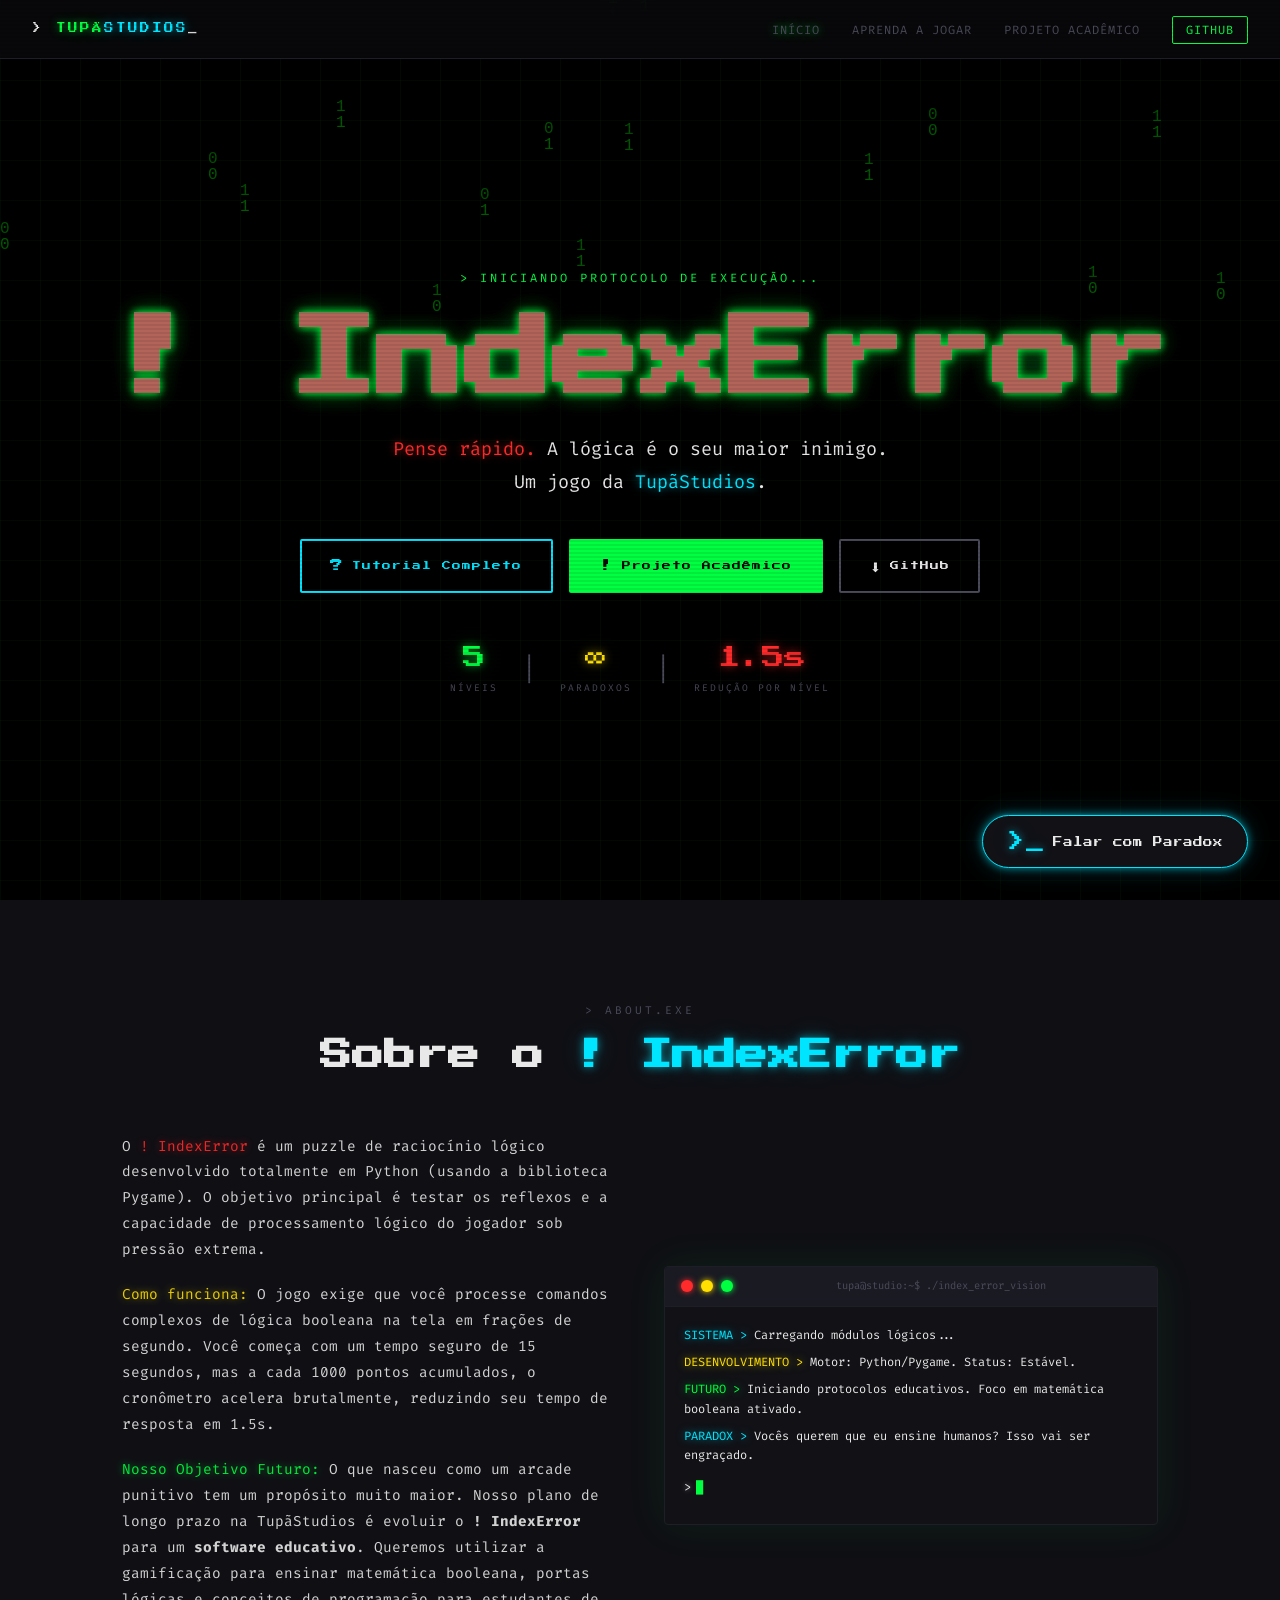
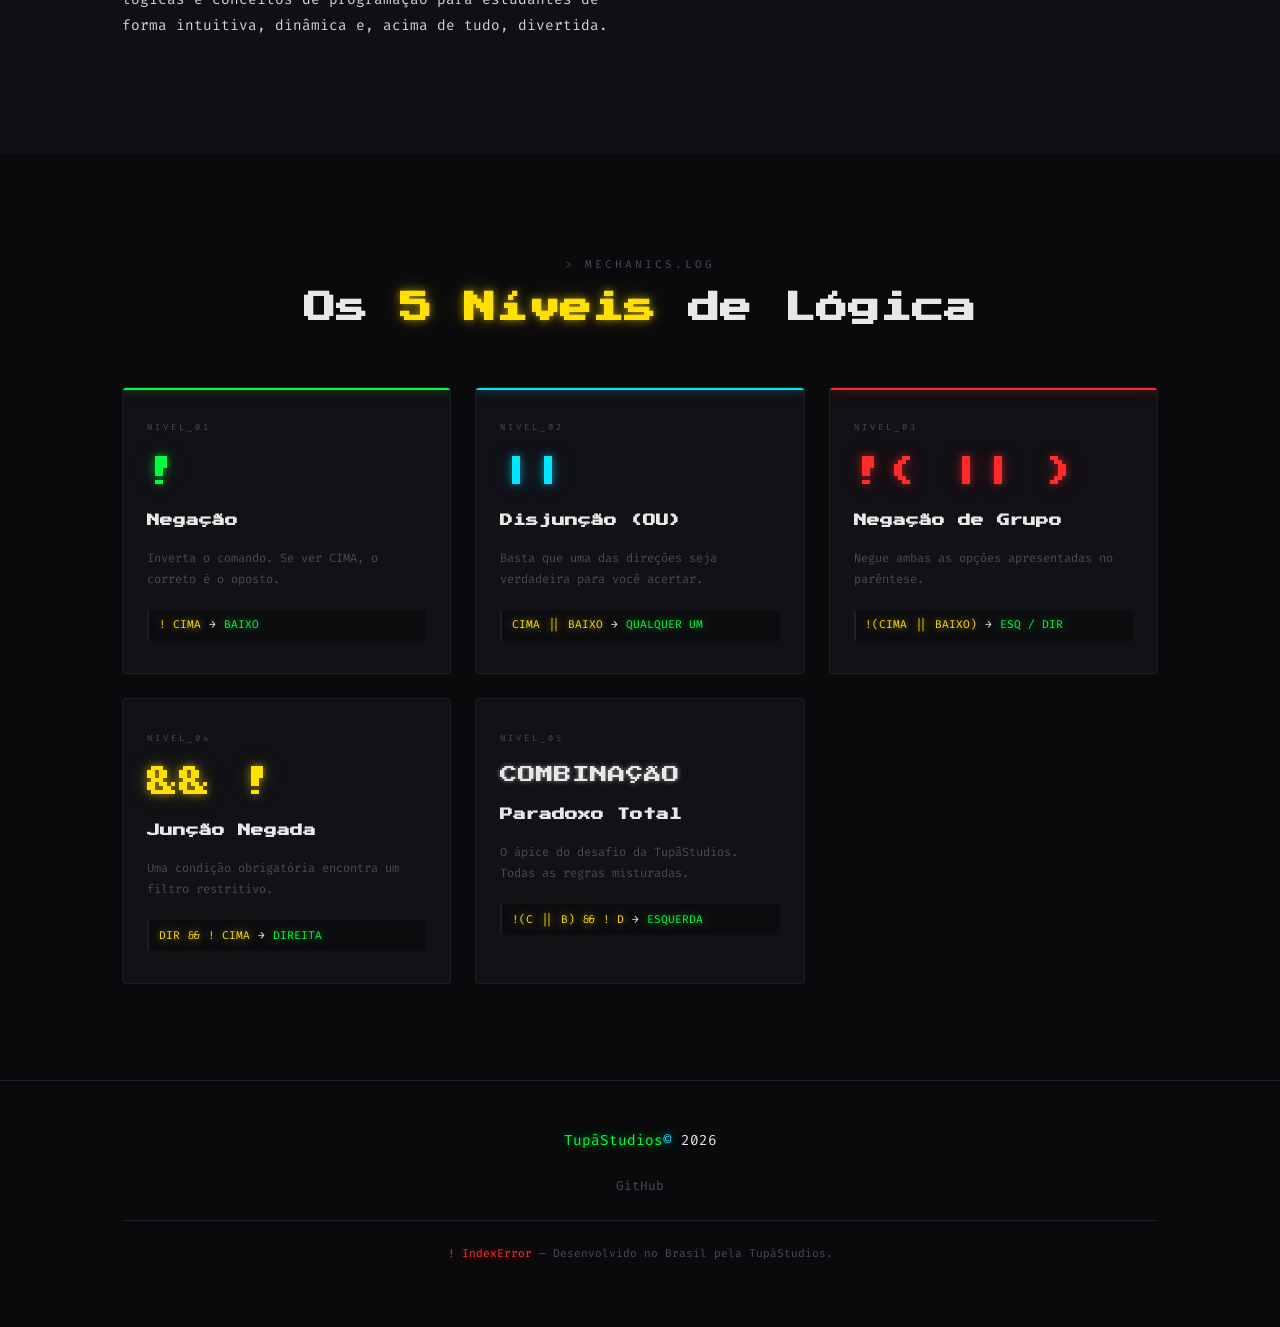
==== commit 0fd4b792: "Merge branch 'main' of https://github.com/Kaique83/IndexErrorWeb into rodape" ====
--- a/index.html
+++ b/index.html
@@ -10,6 +10,8 @@
   <link rel="stylesheet" href="style.css" />
 </head>
 <body>
+  
+  <canvas id="binary-cascade"></canvas>
 
   <div class="scanlines" aria-hidden="true"></div>
 
--- a/style.css
+++ b/style.css
@@ -647,42 +647,48 @@
 .footer {
   background: var(--bg);
   border-top: 1px solid var(--border);
-  padding: 3rem 0 0;
+  padding: 3rem 0 2rem;
+  position: relative;
+  z-index: 10;
 }
 
 .footer-inner {
   display: flex;
-  flex-wrap: wrap;
+  flex-direction: column;
   gap: 1.5rem;
-  justify-content: space-between;
-  align-items: center;
+  align-items: center;
+  justify-content: center;
   padding-bottom: 2rem;
 }
 
 .footer-logo {
-  font-size: 0.85rem;
+  font-size: 0.9rem;
+  text-align: center;
 }
 
 .footer-links {
   display: flex;
   gap: 1.5rem;
-  flex-wrap: wrap;
+  justify-content: center;
 }
 
 .footer-links a {
   color: var(--muted);
   text-decoration: none;
-  font-size: 0.75rem;
+  font-size: 0.8rem;
   transition: color 0.2s;
+  position: relative; 
+  z-index: 20;
 }
 .footer-links a:hover { color: var(--green); }
+.footer-links a:active {transform: scale(0.95);} 
 
 .footer-copy {
   font-size: 0.7rem;
   color: var(--muted);
   width: 100%;
   text-align: center;
-  padding-top: 1rem;
+  padding-top: 1.5rem;
   border-top: 1px solid var(--border);
 }
 
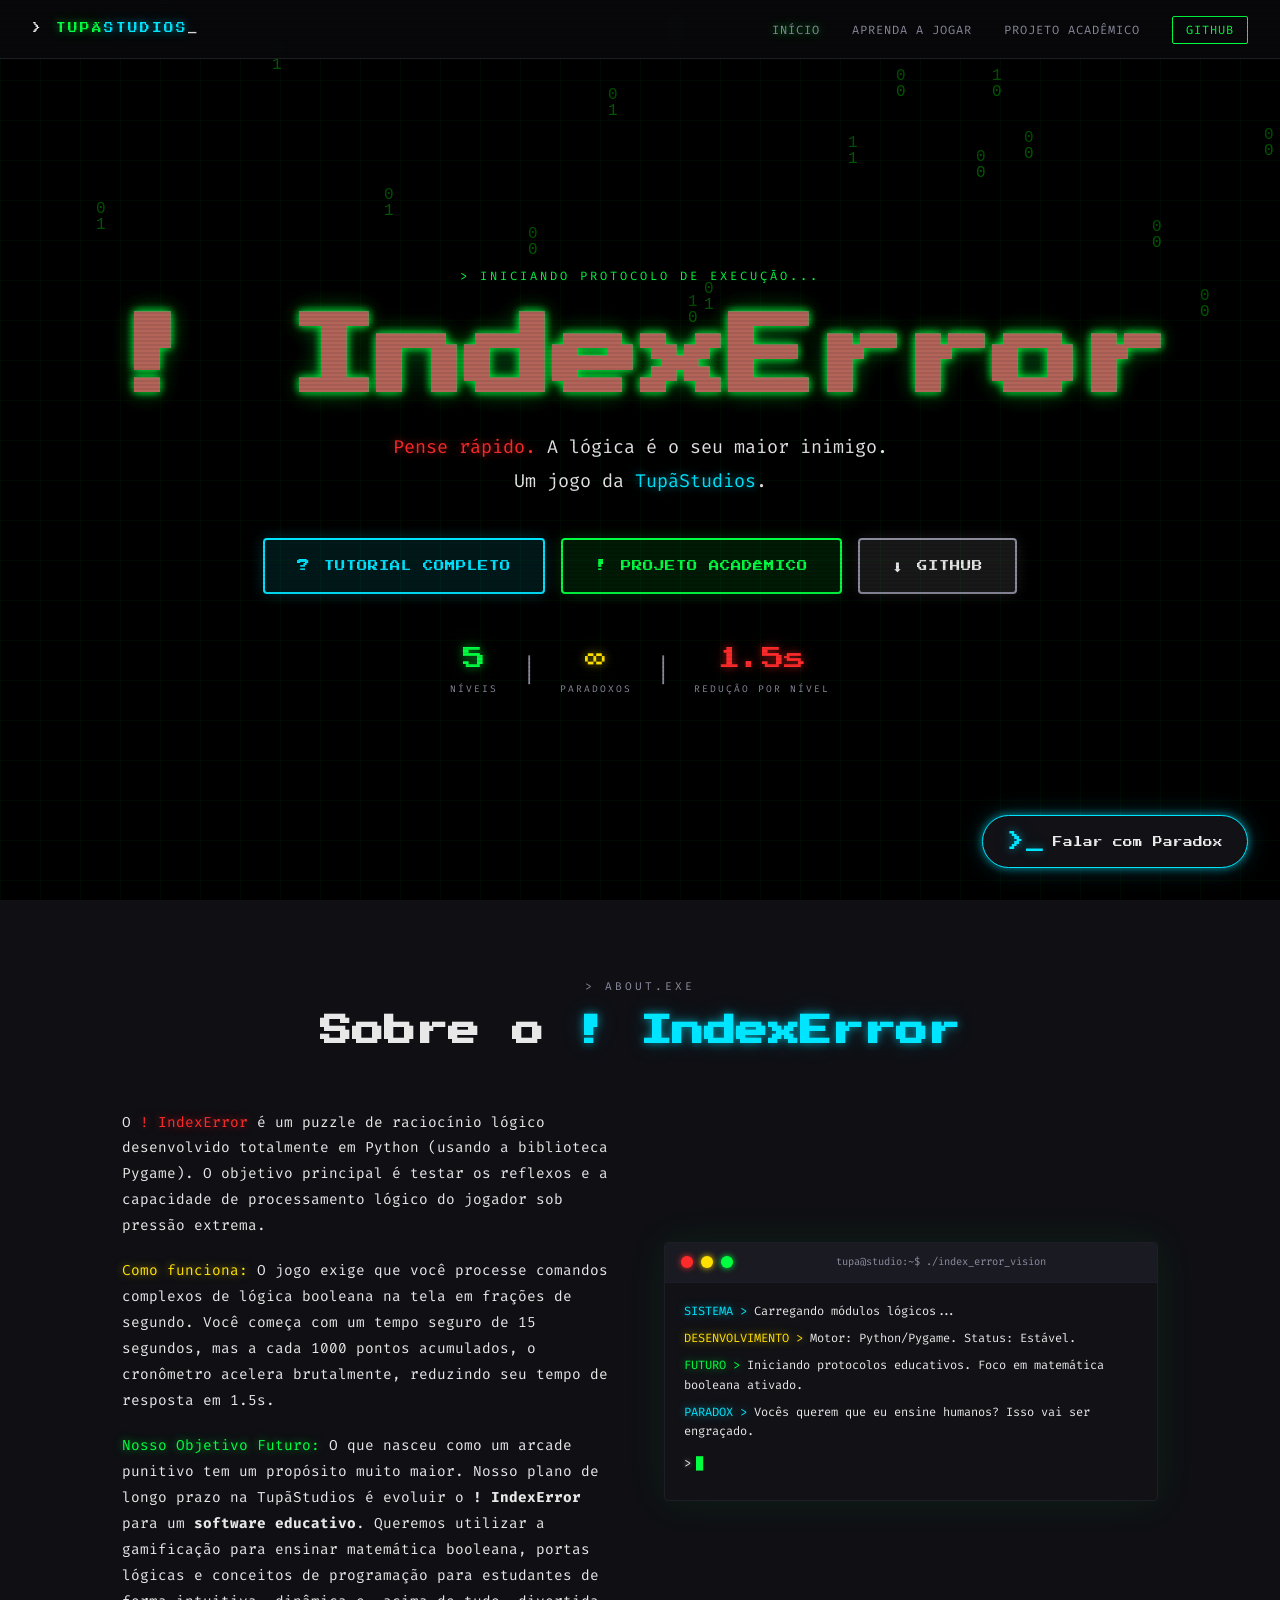
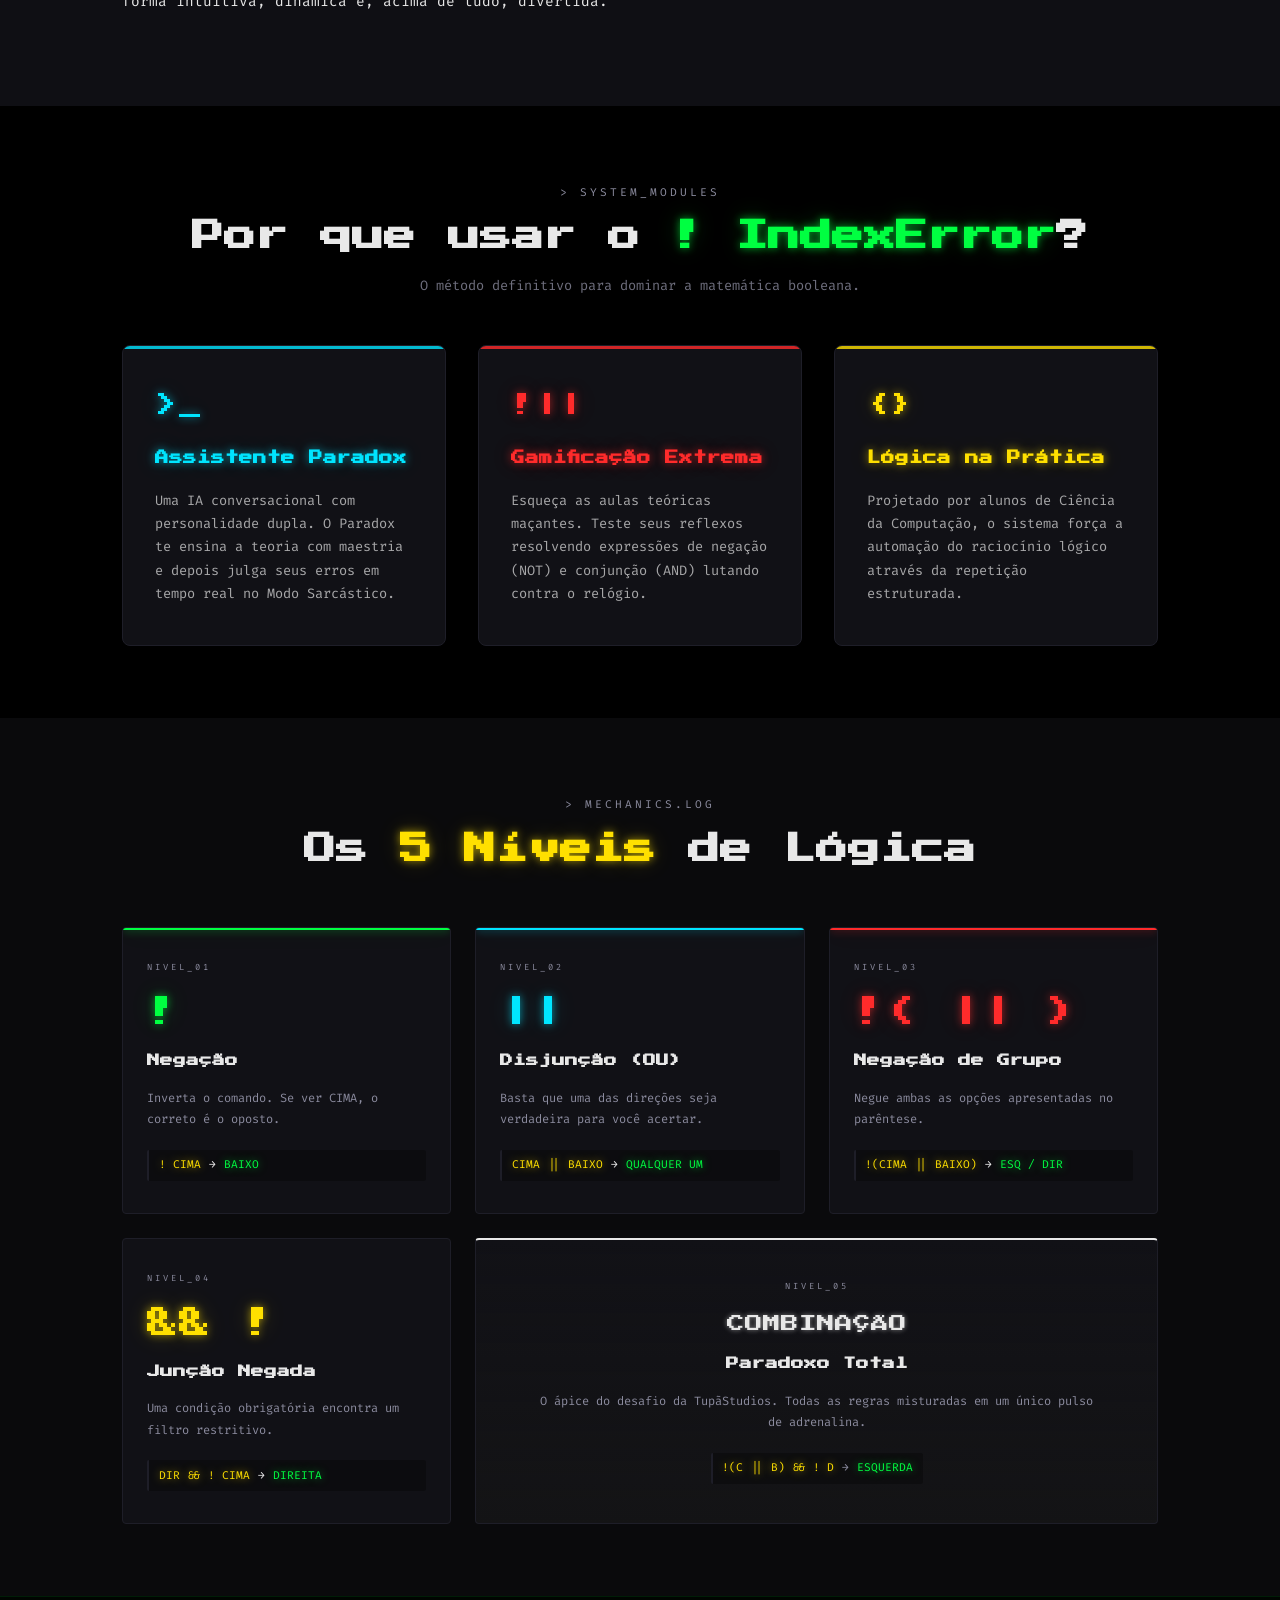
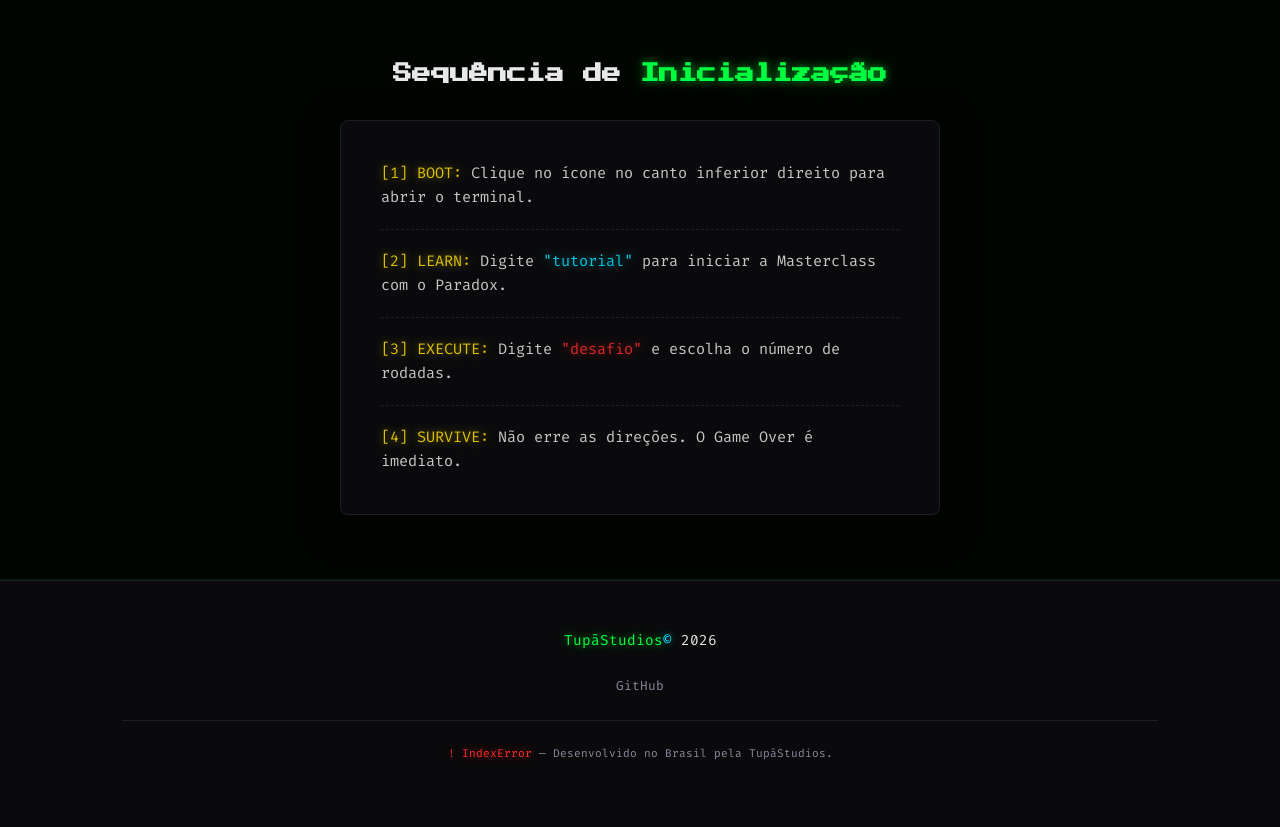
==== commit 842ac44b: "feat: polimento final de UI/UX, responsividade de gaps e link home no logo" ====
--- a/index.html
+++ b/index.html
@@ -16,7 +16,9 @@
   <div class="scanlines" aria-hidden="true"></div>
 
   <nav class="navbar">
-    <span class="nav-logo">&gt; <span class="accent-green">TUPÃ</span><span class="accent-cyan">STUDIOS</span><span class="blink">_</span></span>
+    <a href="index.html" class="nav-logo" style="text-decoration: none; color: inherit;">
+      &gt; <span class="accent-green">TUPÃ</span><span class="accent-cyan">STUDIOS</span><span class="blink">_</span>
+    </a>
     <ul class="nav-links">
       <li><a href="index.html" class="accent-green">Início</a></li>
       <li><a href="tutorial.html">Aprenda a Jogar</a></li>
@@ -107,6 +109,34 @@
     </div>
   </section>
 
+  <section class="home-features">
+    <div class="section-header" style="text-align: center; margin-bottom: 3rem;">
+      <span class="section-tag mono">&gt; SYSTEM_MODULES</span>
+      <h2 class="section-title">Por que usar o <span class="accent-green">! IndexError</span>?</h2>
+      <p class="section-sub mono" style="margin-top: 1rem; opacity: 0.8;">O método definitivo para dominar a matemática booleana.</p>
+    </div>
+
+    <div class="features-grid">
+      <div class="feature-card">
+        <div class="fc-icon accent-cyan">&gt;_</div>
+        <h3 class="accent-cyan">Assistente Paradox</h3>
+        <p class="mono">Uma IA conversacional com personalidade dupla. O Paradox te ensina a teoria com maestria e depois julga seus erros em tempo real no Modo Sarcástico.</p>
+      </div>
+      
+      <div class="feature-card">
+        <div class="fc-icon accent-red">!||</div>
+        <h3 class="accent-red">Gamificação Extrema</h3>
+        <p class="mono">Esqueça as aulas teóricas maçantes. Teste seus reflexos resolvendo expressões de negação (NOT) e conjunção (AND) lutando contra o relógio.</p>
+      </div>
+
+      <div class="feature-card">
+        <div class="fc-icon accent-yellow">{}</div>
+        <h3 class="accent-yellow">Lógica na Prática</h3>
+        <p class="mono">Projetado por alunos de Ciência da Computação, o sistema força a automação do raciocínio lógico através da repetição estruturada.</p>
+      </div>
+    </div>
+  </section>
+
   <section class="section-mechanics" id="mechanics">
     <div class="container">
       <div class="section-header">
@@ -155,16 +185,28 @@
           </div>
         </div>
 
-        <div class="level-card" data-level="5">
+        <div class="level-card boss-card" data-level="5">
           <div class="level-number mono">NIVEL_05</div>
           <div class="level-op accent-white" style="font-size: 1.1rem; line-height: 2;">COMBINAÇÃO</div>
           <h3 class="level-name">Paradoxo Total</h3>
-          <p class="level-desc mono">O ápice do desafio da TupãStudios. Todas as regras misturadas.</p>
-          <div class="cmd-example">
-            <span class="cmd-input accent-yellow">!(C || B) && ! D</span> → <span class="cmd-output accent-green">ESQUERDA</span>
-          </div>
-        </div>
-
+          <p class="level-desc mono">O ápice do desafio da TupãStudios. Todas as regras misturadas em um único pulso de adrenalina.</p>
+          <div class="cmd-example">
+            <span class="cmd-input accent-yellow">!(C || B) && ! D</span> <span class="cmd-arrow">→</span> <span class="cmd-output accent-green">ESQUERDA</span>
+          </div>
+        </div>
+
+      </div>
+    </div>
+  </section>
+
+  <section class="home-boot">
+    <div class="boot-container">
+      <h2 class="section-title" style="margin-bottom: 2rem; font-size: 1.2rem;">Sequência de <span class="accent-green">Inicialização</span></h2>
+      <div class="boot-steps mono">
+        <p><span class="accent-yellow">[1] BOOT:</span> Clique no ícone no canto inferior direito para abrir o terminal.</p>
+        <p><span class="accent-yellow">[2] LEARN:</span> Digite <span class="accent-cyan">"tutorial"</span> para iniciar a Masterclass com o Paradox.</p>
+        <p><span class="accent-yellow">[3] EXECUTE:</span> Digite <span class="accent-red">"desafio"</span> e escolha o número de rodadas.</p>
+        <p><span class="accent-yellow">[4] SURVIVE:</span> Não erre as direções. O Game Over é imediato.</p>
       </div>
     </div>
   </section>
--- a/style.css
+++ b/style.css
@@ -24,7 +24,7 @@
   --yellow:      #ffe000;
   --yellow-dim:  #c8a800;
   --white:       #e8e8e8;
-  --muted:       #4a4a5a;
+  --muted:       #8b8b9e;
   --border:      #1e1e28;
   --font-pixel:  'Press Start 2P', monospace;
   --font-mono:   'Fira Code', 'Courier New', monospace;
@@ -268,37 +268,71 @@
 .btn-primary, .btn-secondary {
   display: inline-flex;
   align-items: center;
-  gap: 0.5rem;
-  padding: 0.9rem 1.8rem;
+  justify-content: center; /* Centraliza o conteúdo */
+  gap: 0.8rem;
+  padding: 1rem 2rem;
   font-family: var(--font-pixel);
-  font-size: 0.55rem;
+  font-size: 0.65rem;
   text-decoration: none;
   letter-spacing: 1px;
-  border-radius: 2px;
-  transition: all 0.2s;
+  border-radius: 4px;
+  transition: all 0.3s ease;
   cursor: pointer;
   border: 2px solid transparent;
-}
-
+  text-transform: uppercase;
+
+  line-height: 1.6; 
+  text-align: center; 
+  white-space: normal; 
+  
+  text-decoration: none;
+  letter-spacing: 1px;
+  border-radius: 4px;
+  transition: all 0.3s ease;
+  cursor: pointer;
+  border: 2px solid transparent;
+  text-transform: uppercase;
+}
+
+/* Botão Principal (Projeto Acadêmico) */
 .btn-primary {
+  background: rgba(0, 255, 65, 0.1);
+  color: var(--green);
+  border-color: var(--green);
+  box-shadow: 0 0 15px rgba(0, 255, 65, 0.2);
+}
+.btn-primary:hover {
   background: var(--green);
   color: var(--bg);
-  border-color: var(--green);
-}
-.btn-primary:hover {
-  background: transparent;
-  color: var(--green);
   box-shadow: var(--glow-green);
-}
-
+  transform: translateY(-3px);
+}
+
+/* Botão Secundário (Tutorial) */
 .btn-secondary {
-  background: transparent;
+  background: rgba(0, 229, 255, 0.1);
   color: var(--cyan);
   border-color: var(--cyan);
+  box-shadow: 0 0 15px rgba(0, 229, 255, 0.2);
 }
 .btn-secondary:hover {
-  background: rgba(0,229,255,0.1);
+  background: var(--cyan);
+  color: var(--bg);
   box-shadow: var(--glow-cyan);
+  transform: translateY(-3px);
+}
+
+/* Botão GitHub (Específico) */
+a[href*="github"].btn-secondary {
+  background: rgba(232, 232, 232, 0.1);
+  color: var(--white);
+  border-color: var(--white);
+  box-shadow: 0 0 15px rgba(255, 255, 255, 0.1);
+}
+a[href*="github"].btn-secondary:hover {
+  background: var(--white);
+  color: var(--bg);
+  box-shadow: 0 0 25px rgba(255, 255, 255, 0.6);
 }
 
 .btn-icon { font-size: 0.8rem; }
@@ -378,6 +412,120 @@
   margin: 0 auto;
 }
 
+/* =========================================================
+   ESTILOS DA LANDING PAGE INSTITUCIONAL (index.html)
+   ========================================================= */
+
+.home-features {
+  padding: 6rem 2rem;
+  max-width: 1100px;
+  margin: 0 auto;
+}
+
+.features-grid {
+  display: grid;
+  grid-template-columns: repeat(auto-fit, minmax(280px, 1fr));
+  gap: 2rem;
+}
+
+.feature-card {
+  background: var(--bg-card);
+  border: 1px solid var(--border);
+  padding: 2.5rem 2rem;
+  border-radius: 8px;
+  transition: transform 0.3s ease, border-color 0.3s ease, box-shadow 0.3s ease;
+  position: relative;
+  overflow: hidden;
+}
+
+.feature-card:hover {
+  transform: translateY(-8px);
+  border-color: var(--green);
+  box-shadow: 0 10px 30px rgba(0, 255, 65, 0.05);
+}
+
+/* Detalhe da borda superior colorida em cada card */
+.feature-card::before {
+  content: '';
+  position: absolute;
+  top: 0; left: 0; right: 0; height: 3px;
+  background: var(--green);
+  opacity: 0.8;
+}
+.feature-card:nth-child(1)::before { background: var(--cyan); }
+.feature-card:nth-child(2)::before { background: var(--red); }
+.feature-card:nth-child(3)::before { background: var(--yellow); }
+
+.fc-icon {
+  font-family: var(--font-pixel);
+  font-size: 1.5rem;
+  margin-bottom: 1.5rem;
+}
+
+.feature-card h3 {
+  font-family: var(--font-pixel);
+  font-size: 0.85rem;
+  margin-bottom: 1.2rem;
+  line-height: 1.6;
+}
+
+.feature-card p {
+  font-size: 0.85rem;
+  color: var(--white);
+  opacity: 0.7;
+  line-height: 1.7;
+}
+
+.home-boot {
+  background: rgba(0, 255, 65, 0.02);
+  border-top: 1px solid rgba(0, 255, 65, 0.1);
+  border-bottom: 1px solid rgba(0, 255, 65, 0.1);
+  padding: 5rem 2rem;
+  margin-bottom: 2rem;
+}
+
+.boot-container {
+  max-width: 800px;
+  margin: 0 auto;
+  text-align: center;
+}
+
+.boot-steps {
+  background: var(--bg);
+  border: 1px solid var(--border);
+  padding: 2.5rem;
+  border-radius: 8px;
+  text-align: left;
+  display: inline-block;
+  box-shadow: 0 10px 40px rgba(0,0,0,0.6);
+  width: 100%;
+  max-width: 600px;
+}
+
+.boot-steps p {
+  margin-bottom: 1.2rem;
+  font-size: 0.95rem;
+  color: var(--white);
+  opacity: 0.85;
+  border-bottom: 1px dashed rgba(255,255,255,0.1);
+  padding-bottom: 1.2rem;
+}
+.boot-steps p:last-child {
+  margin-bottom: 0;
+  border-bottom: none;
+  padding-bottom: 0;
+}
+
+/* Responsividade extra para os passos de boot */
+@media (max-width: 768px) {
+  .boot-steps {
+    padding: 1.5rem;
+  }
+  .boot-steps p {
+    font-size: 0.85rem;
+  }
+}
+
 /* ---- ABOUT SECTION ---- */
 .about-grid {
   display: grid;
@@ -391,7 +539,7 @@
   color: var(--white);
   margin-bottom: 1.2rem;
   line-height: 1.8;
-  opacity: 0.9;
+  opacity: 1;
 }
 
 /* Terminal Mockup (hero preview) */
@@ -703,6 +851,8 @@
 /* ---- MOBILE NAV ---- */
 @media (max-width: 768px) {
   .hamburger { display: block; }
+
+  
 
   .nav-links {
     display: none;
@@ -898,4 +1048,107 @@
     position: relative;
     margin: 0;
     background-color: #000; /* Ou a cor de fundo do teu site */
+}
+
+/* =========================================================
+   REFORMULAÇÃO DA SEÇÃO DOS 5 NÍVEIS (BOSS CARD) - CORREÇÃO
+   ========================================================= */
+
+/* Em telas grandes (PC), o Nível 5 ocupa as 2 colunas que sobram ao lado do Nível 4 */
+@media (min-width: 1024px) {
+  .boss-card {
+    grid-column: span 2; /* A mágica está aqui: mudamos de 3 para 2 */
+    display: flex;
+    flex-direction: column;
+    justify-content: center; /* Centraliza o conteúdo verticalmente */
+    align-items: center;
+    text-align: center;
+  }
+  .boss-card .cmd-example {
+    width: fit-content;
+    margin: 0 auto;
+  }
+  .boss-card .level-desc {
+    max-width: 90%;
+  }
+}
+
+/* Em telas médias (Tablets) */
+@media (min-width: 768px) and (max-width: 1023px) {
+  .boss-card {
+    grid-column: span 2;
+  }
+}
+
+/* Efeito visual "Perigoso" exclusivo para o Nível 5 */
+.boss-card {
+  background: linear-gradient(180deg, var(--bg-card) 0%, rgba(255, 255, 255, 0.04) 100%);
+  border-top: 2px solid var(--white) !important;
+  animation: pulse-boss 3s infinite alternate;
+}
+
+@keyframes pulse-boss {
+  0% { box-shadow: 0 0 10px rgba(255, 255, 255, 0.02); }
+  100% { box-shadow: 0 0 40px rgba(255, 255, 255, 0.15); }
+}
+
+/* Efeito 3D nos cards ao passar o mouse */
+.level-card {
+  transition: transform 0.3s cubic-bezier(0.175, 0.885, 0.32, 1.275), border-color 0.3s, box-shadow 0.3s;
+}
+.level-card:hover {
+  transform: translateY(-8px) scale(1.02);
+  z-index: 2;
+}
+
+/* =========================================================
+   AJUSTES FINOS DE UX: ESPAÇAMENTOS (GAPS) E RESPONSIVIDADE
+   ========================================================= */
+
+/* 1. Reduzindo o espaçamento exagerado no Desktop */
+.section-about, 
+.section-mechanics, 
+.section-terminal {
+  padding: 4.5rem 0; /* Era 6rem */
+}
+
+.home-features {
+  padding: 4.5rem 2rem; /* Era 6rem */
+}
+
+.home-boot {
+  padding: 4rem 2rem; /* Era 5rem */
+  margin-bottom: 0; /* Remove a margem extra que criava um buraco abaixo desta seção */
+}
+
+/* 2. Otimizando os espaços drasticamente para Celulares (Mobile) */
+@media (max-width: 768px) {
+  .section-about, 
+  .section-mechanics, 
+  .section-terminal {
+    padding: 3rem 0; /* Metade do tamanho original no celular */
+  }
+  
+  .home-features {
+    padding: 3rem 1.5rem;
+  }
+  
+  .home-boot {
+    padding: 3rem 1.5rem;
+    margin-bottom: 0;
+  }
+  
+  /* Aproxima os Títulos do conteúdo para não parecerem desconectados */
+  .section-header {
+    margin-bottom: 2rem; 
+  }
+  
+  /* Ajusta a grade de recursos (System Modules) para ficar mais coesa no celular */
+  .features-grid {
+    gap: 1.2rem;
+  }
+  
+  .mechanics-grid {
+    gap: 1.2rem;
+  }
 }
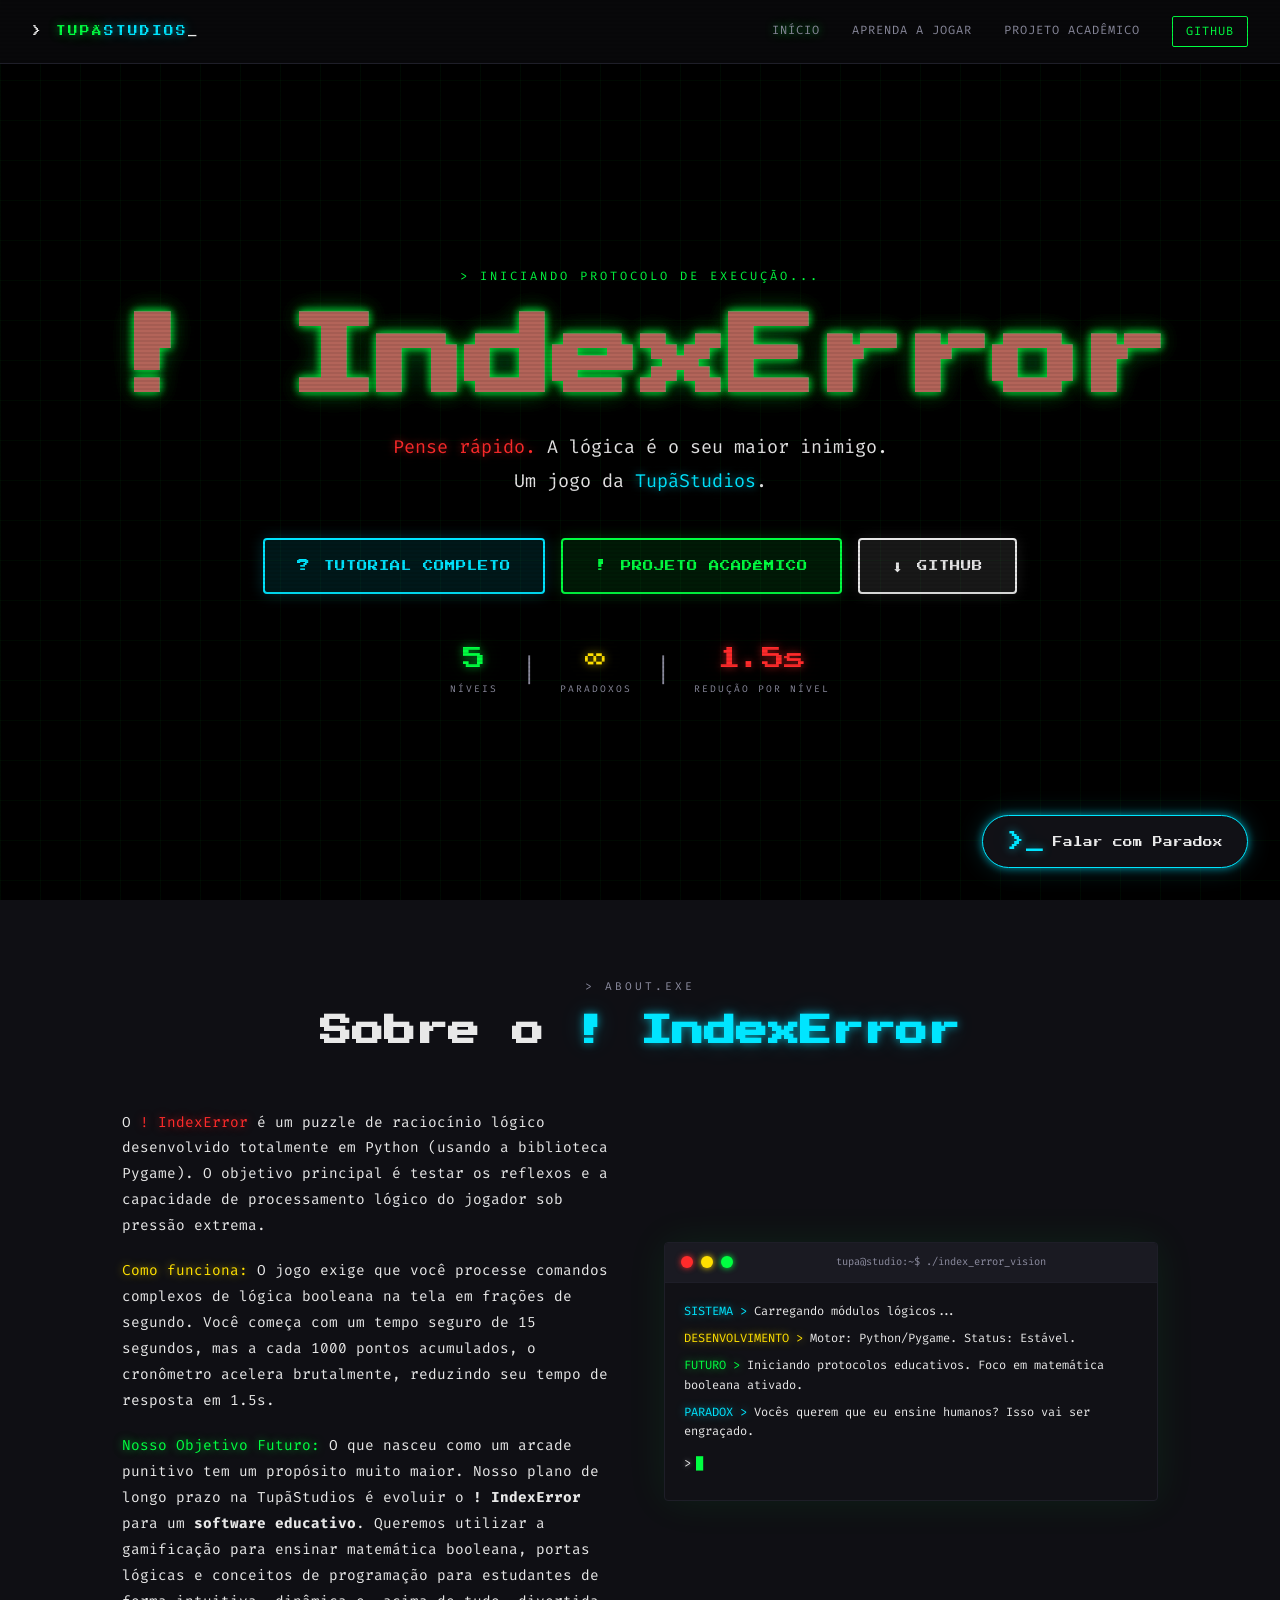
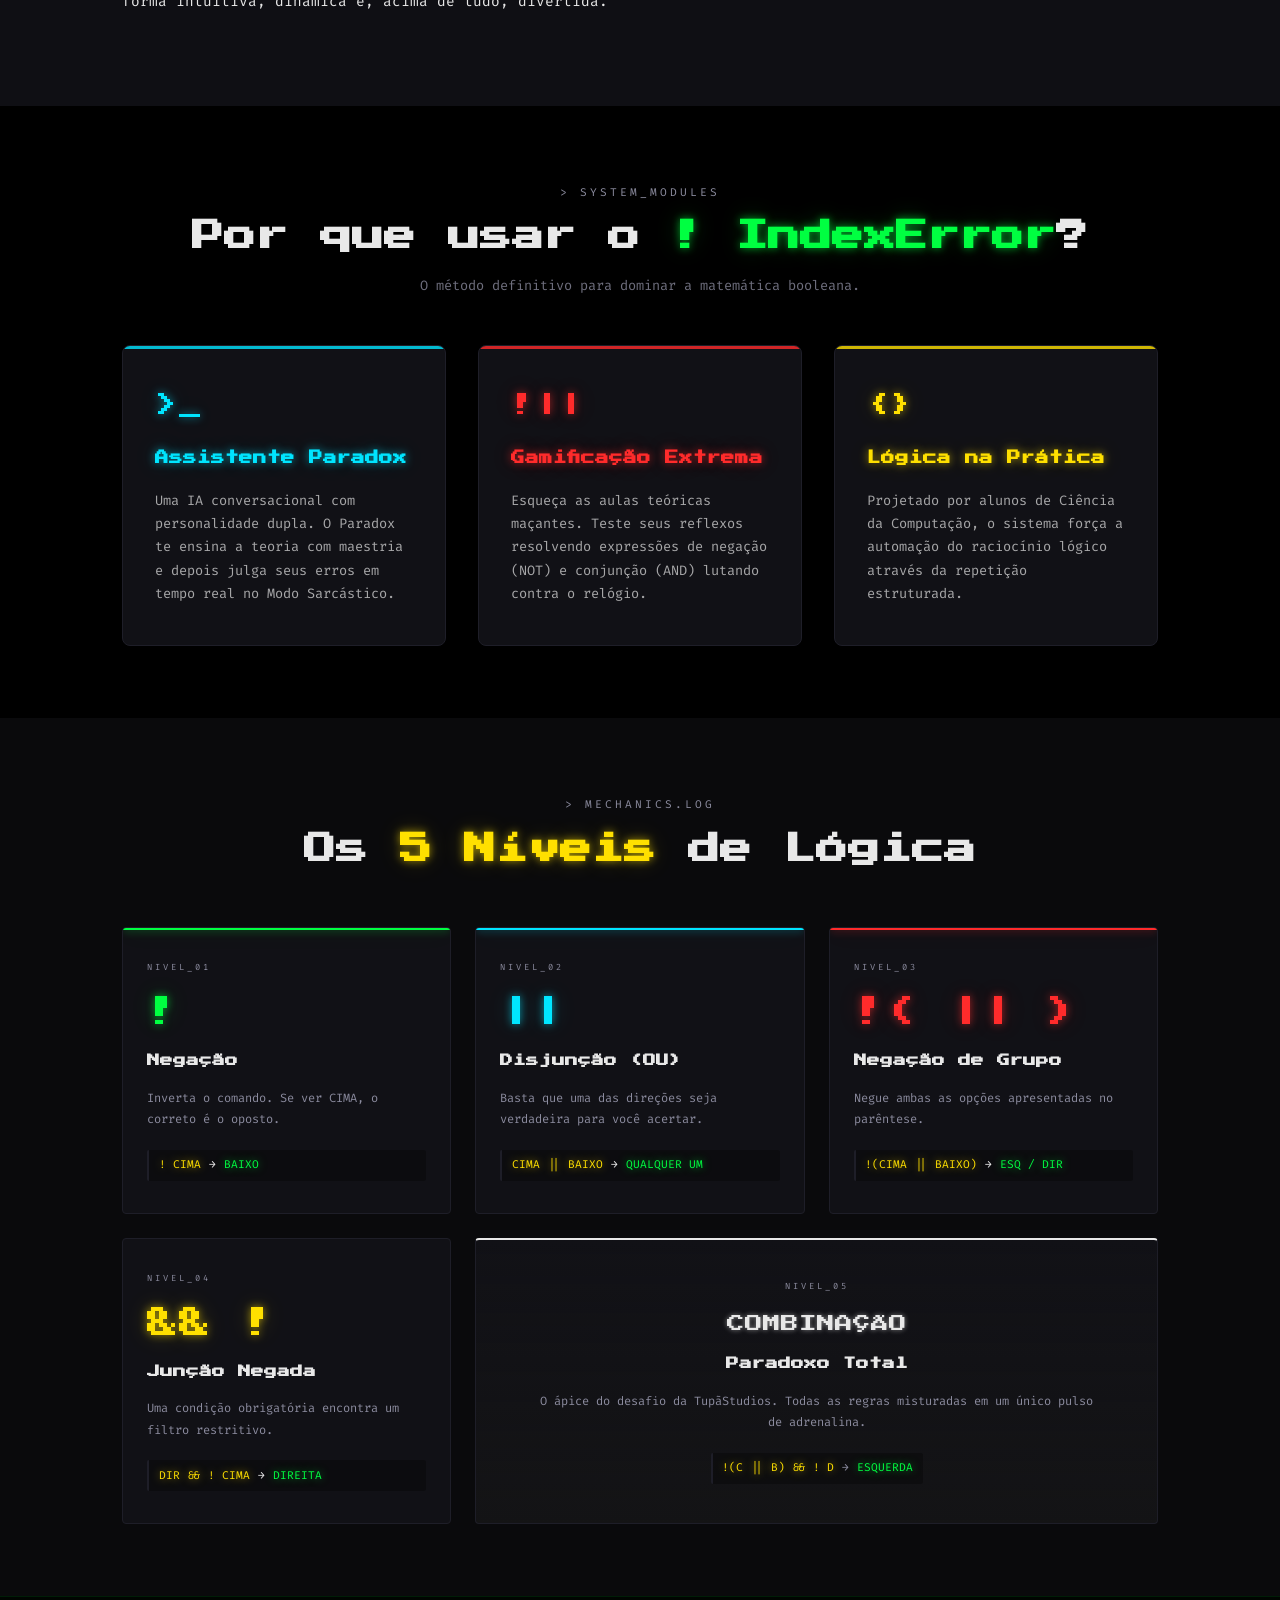
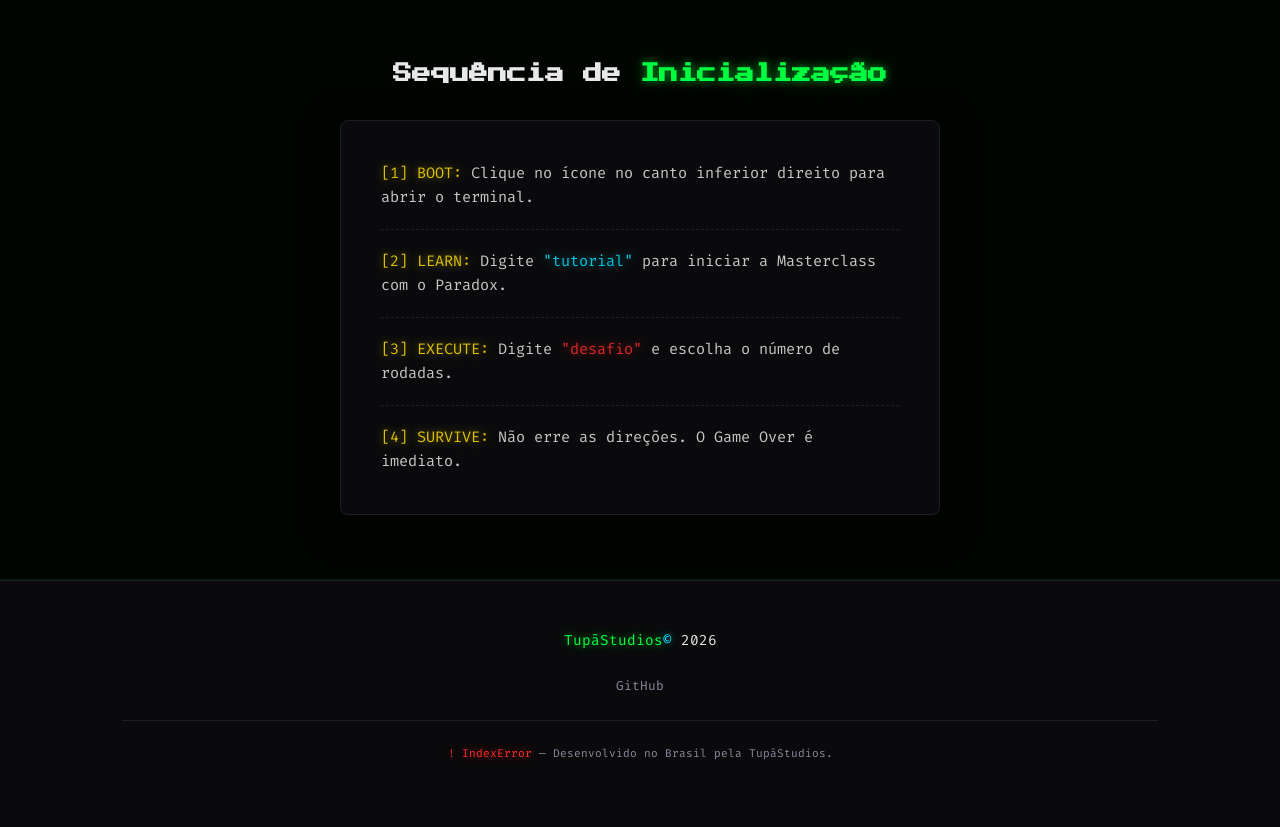
==== commit 27b367b7: "Fix GitHub button hover and add footer/chat widget to tutorial and tupa pages" ====
--- a/index.html
+++ b/index.html
@@ -45,7 +45,7 @@
         <a href="tupa.html" class="btn-primary">
   <span class="btn-icon">!</span> Projeto Acadêmico
 </a>
-        <a href="https://github.com/3-semestre-USJT/NOT-NOT-booleano-Tup-" target="_blank" class="btn-secondary" style="border-color: var(--muted); color: var(--white);">
+        <a href="https://github.com/3-semestre-USJT/NOT-NOT-booleano-Tup-" target="_blank" class="btn-secondary github-btn">
           <span class="btn-icon">⬇</span> GitHub
         </a>
       </div>
--- a/style.css
+++ b/style.css
@@ -166,6 +166,9 @@
 .nav-links a:hover { color: var(--green); text-shadow: var(--glow-green); }
 
 .nav-cta {
+  display: inline-flex;
+  align-items: center;
+  justify-content: center;
   border: 1px solid var(--green) !important;
   color: var(--green) !important;
   padding: 0.3rem 0.8rem;
@@ -329,9 +332,10 @@
   border-color: var(--white);
   box-shadow: 0 0 15px rgba(255, 255, 255, 0.1);
 }
-a[href*="github"].btn-secondary:hover {
+a[href*="github"].btn-secondary:hover,
+.github-btn:hover {
   background: var(--white);
-  color: var(--bg);
+  color: var(--bg) !important;
   box-shadow: 0 0 25px rgba(255, 255, 255, 0.6);
 }
 
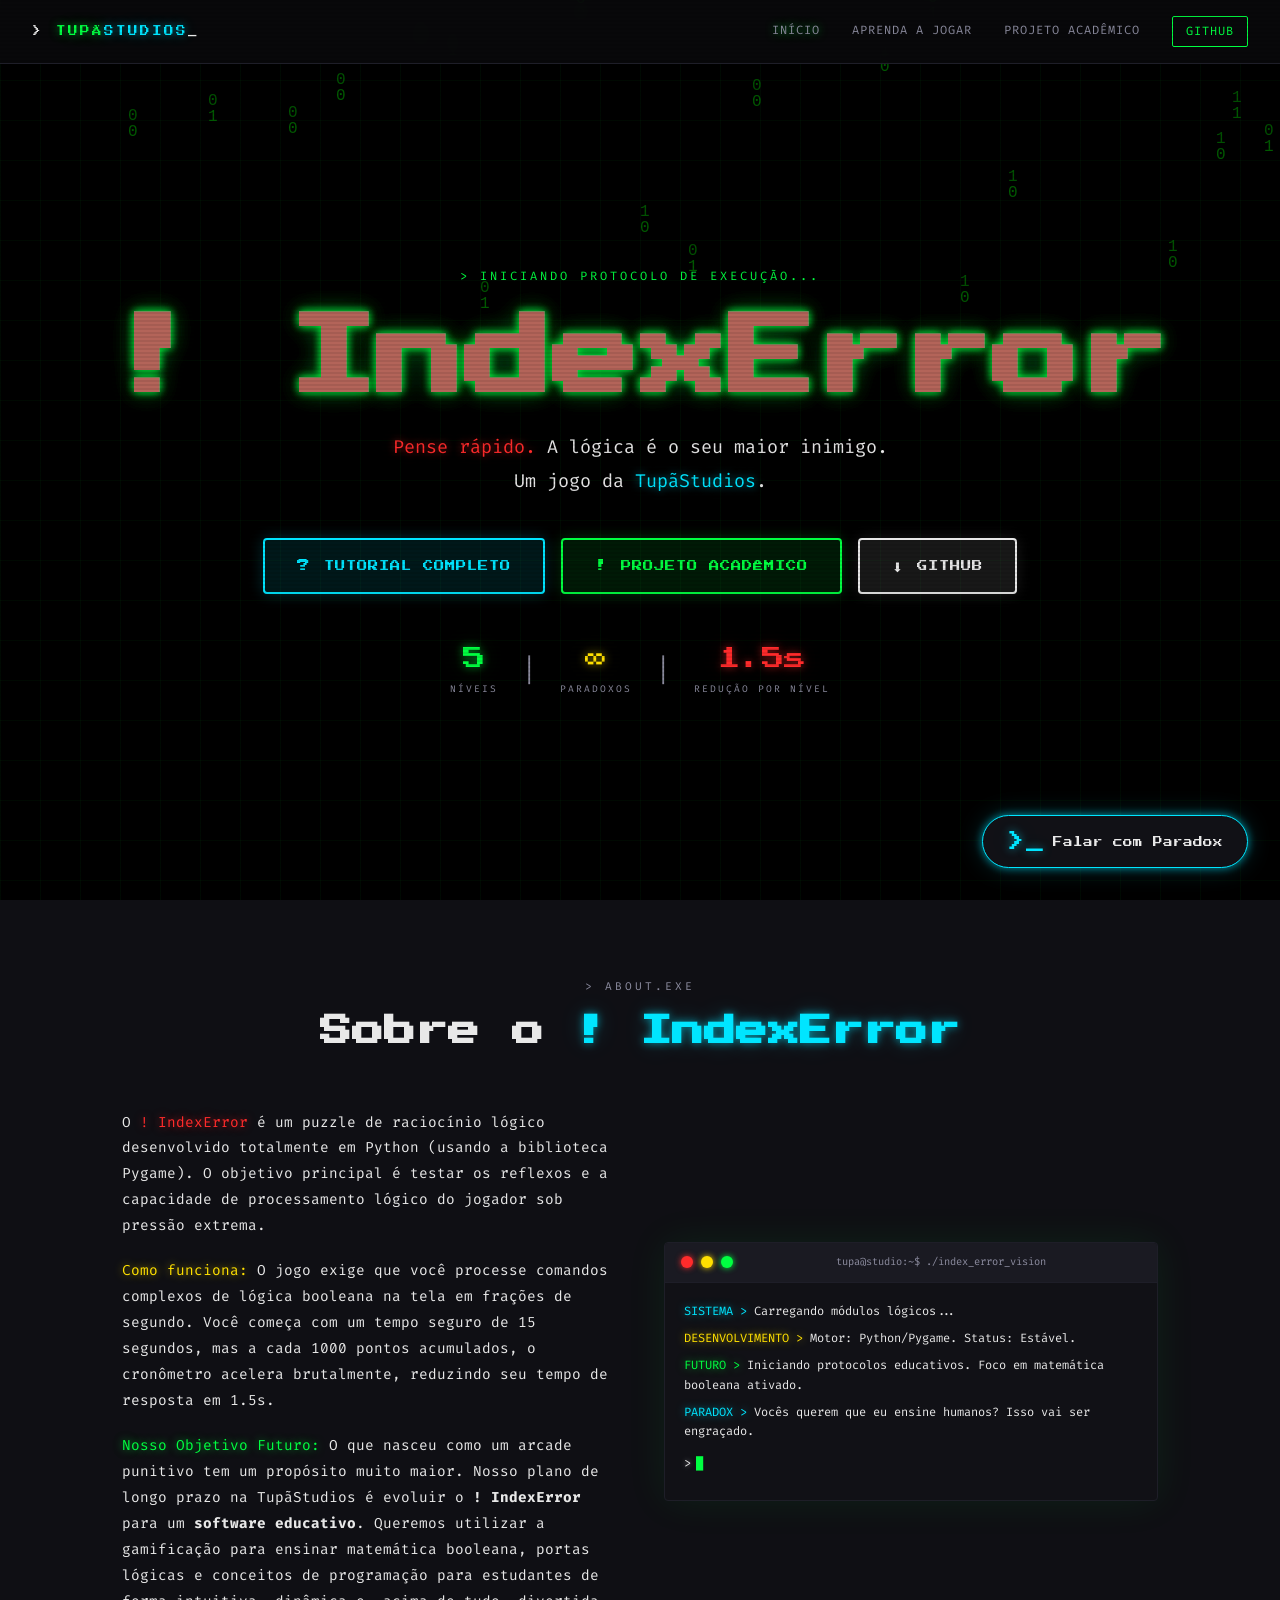
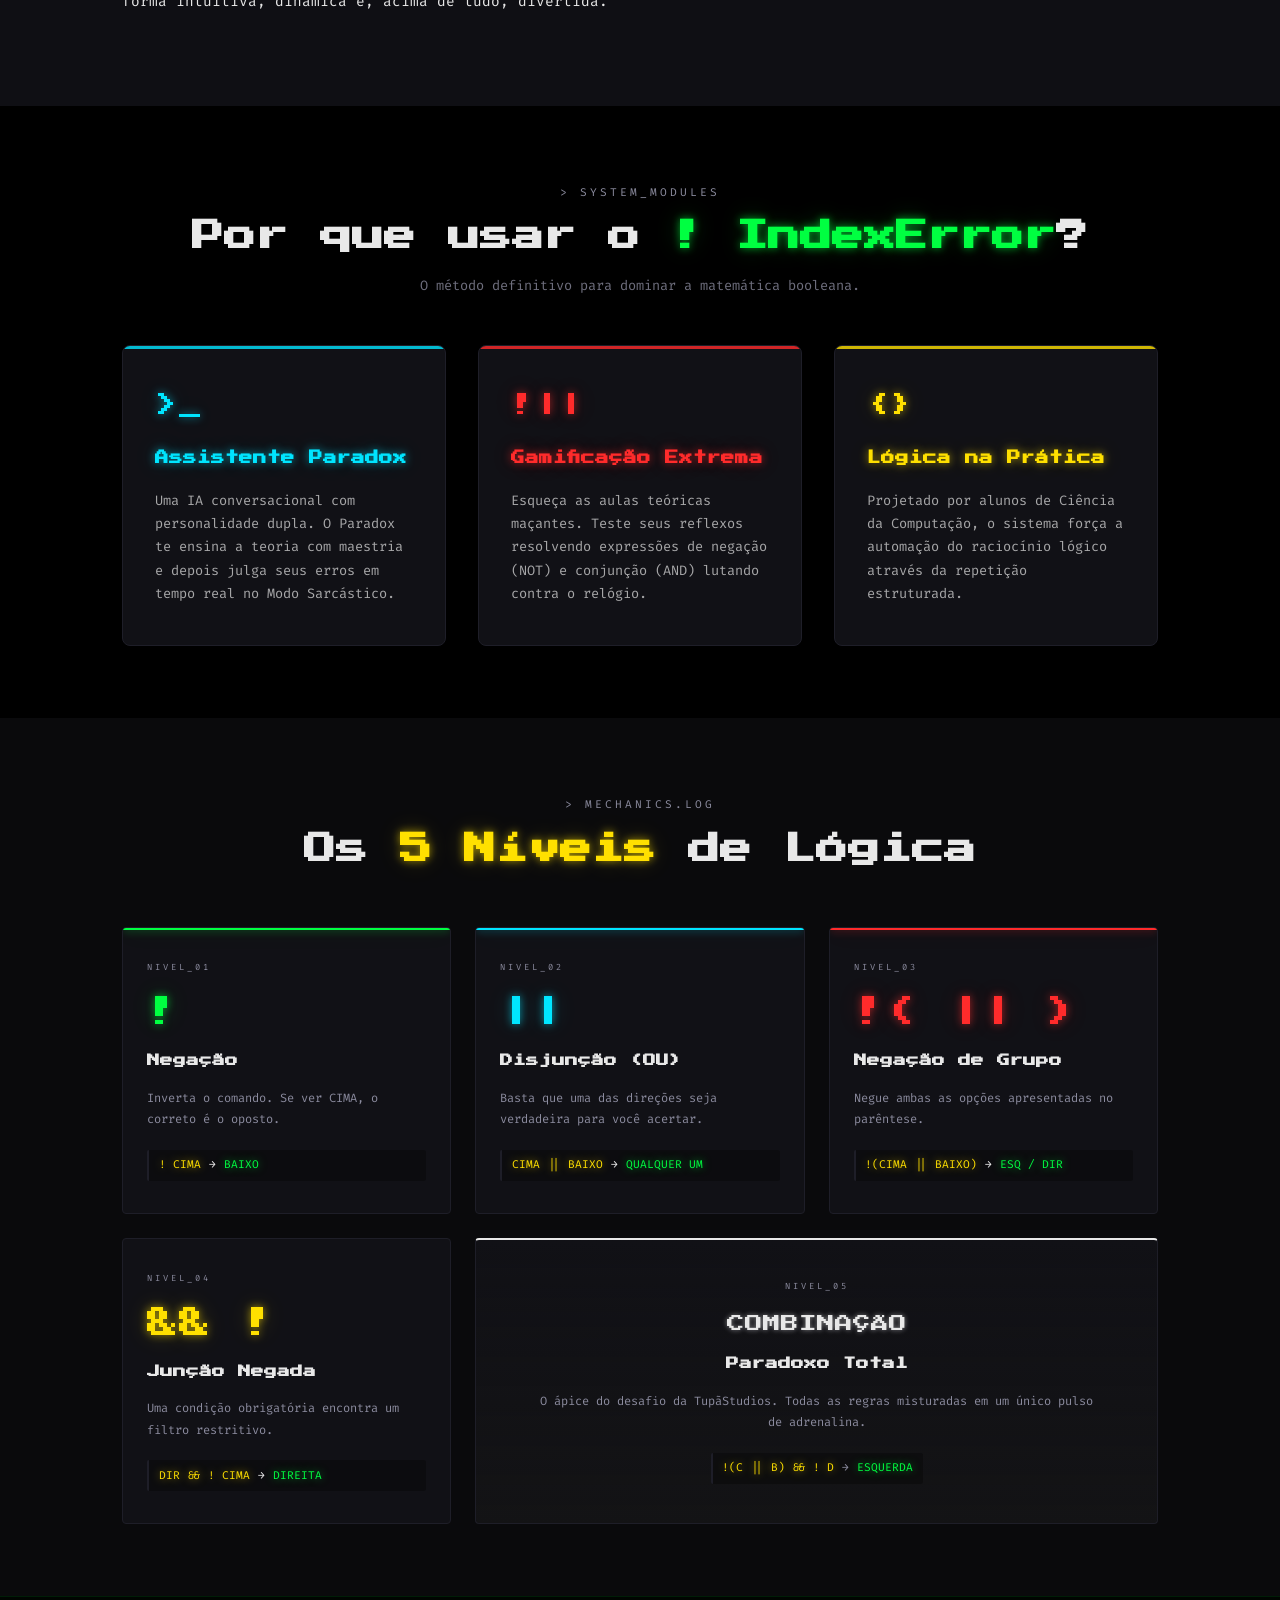
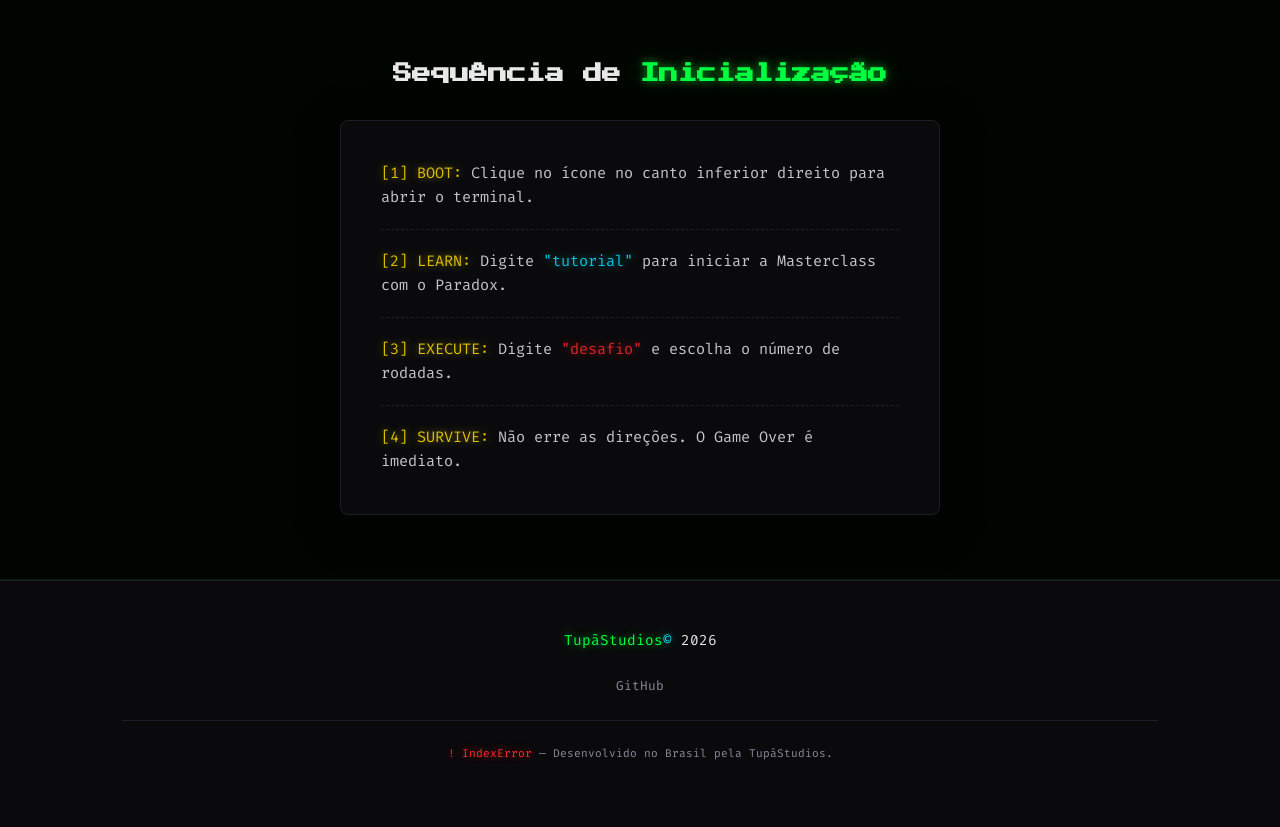
==== commit ac98375e: "Add favicon and update all pages to include it" ====
--- a/index.html
+++ b/index.html
@@ -4,6 +4,7 @@
   <meta charset="UTF-8" />
   <meta name="viewport" content="width=device-width, initial-scale=1.0" />
   <title>! IndexError — TupãStudios</title>
+  <link rel="icon" href="favicon.svg" type="image/svg+xml" />
   <link rel="preconnect" href="https://fonts.googleapis.com" />
   <link rel="preconnect" href="https://fonts.gstatic.com" crossorigin />
   <link href="https://fonts.googleapis.com/css2?family=Press+Start+2P&family=Fira+Code:wght@300;400;500;600&display=swap" rel="stylesheet" />
--- a/style.css
+++ b/style.css
@@ -416,6 +416,51 @@
   margin: 0 auto;
 }
 
+/* Animações para páginas de conteúdo */
+.section-header,
+.about-content,
+.tutorial-content,
+.company-desc,
+.tut-step,
+.team-member,
+.lore-item,
+.color-swatch {
+  opacity: 0;
+  animation: fade-up 0.8s ease both;
+}
+
+.section-header {
+  animation-delay: 0.1s;
+}
+
+.about-content,
+.tutorial-content {
+  animation-delay: 0.15s;
+}
+
+.company-desc,
+.tut-step,
+.team-member,
+.lore-item,
+.color-swatch {
+  animation-delay: 0.2s;
+}
+
+.color-swatch:nth-child(1) { animation-delay: 0.25s; }
+.color-swatch:nth-child(2) { animation-delay: 0.30s; }
+.color-swatch:nth-child(3) { animation-delay: 0.35s; }
+.color-swatch:nth-child(4) { animation-delay: 0.40s; }
+.color-swatch:nth-child(5) { animation-delay: 0.45s; }
+
+.tut-step:nth-of-type(odd) { animation-delay: 0.22s; }
+.tut-step:nth-of-type(even) { animation-delay: 0.28s; }
+.team-member:nth-child(1) { animation-delay: 0.24s; }
+.team-member:nth-child(2) { animation-delay: 0.30s; }
+.team-member:nth-child(3) { animation-delay: 0.36s; }
+.lore-item:nth-child(1) { animation-delay: 0.24s; }
+.lore-item:nth-child(2) { animation-delay: 0.30s; }
+.lore-item:nth-child(3) { animation-delay: 0.36s; }
+
 /* =========================================================
    ESTILOS DA LANDING PAGE INSTITUCIONAL (index.html)
    ========================================================= */
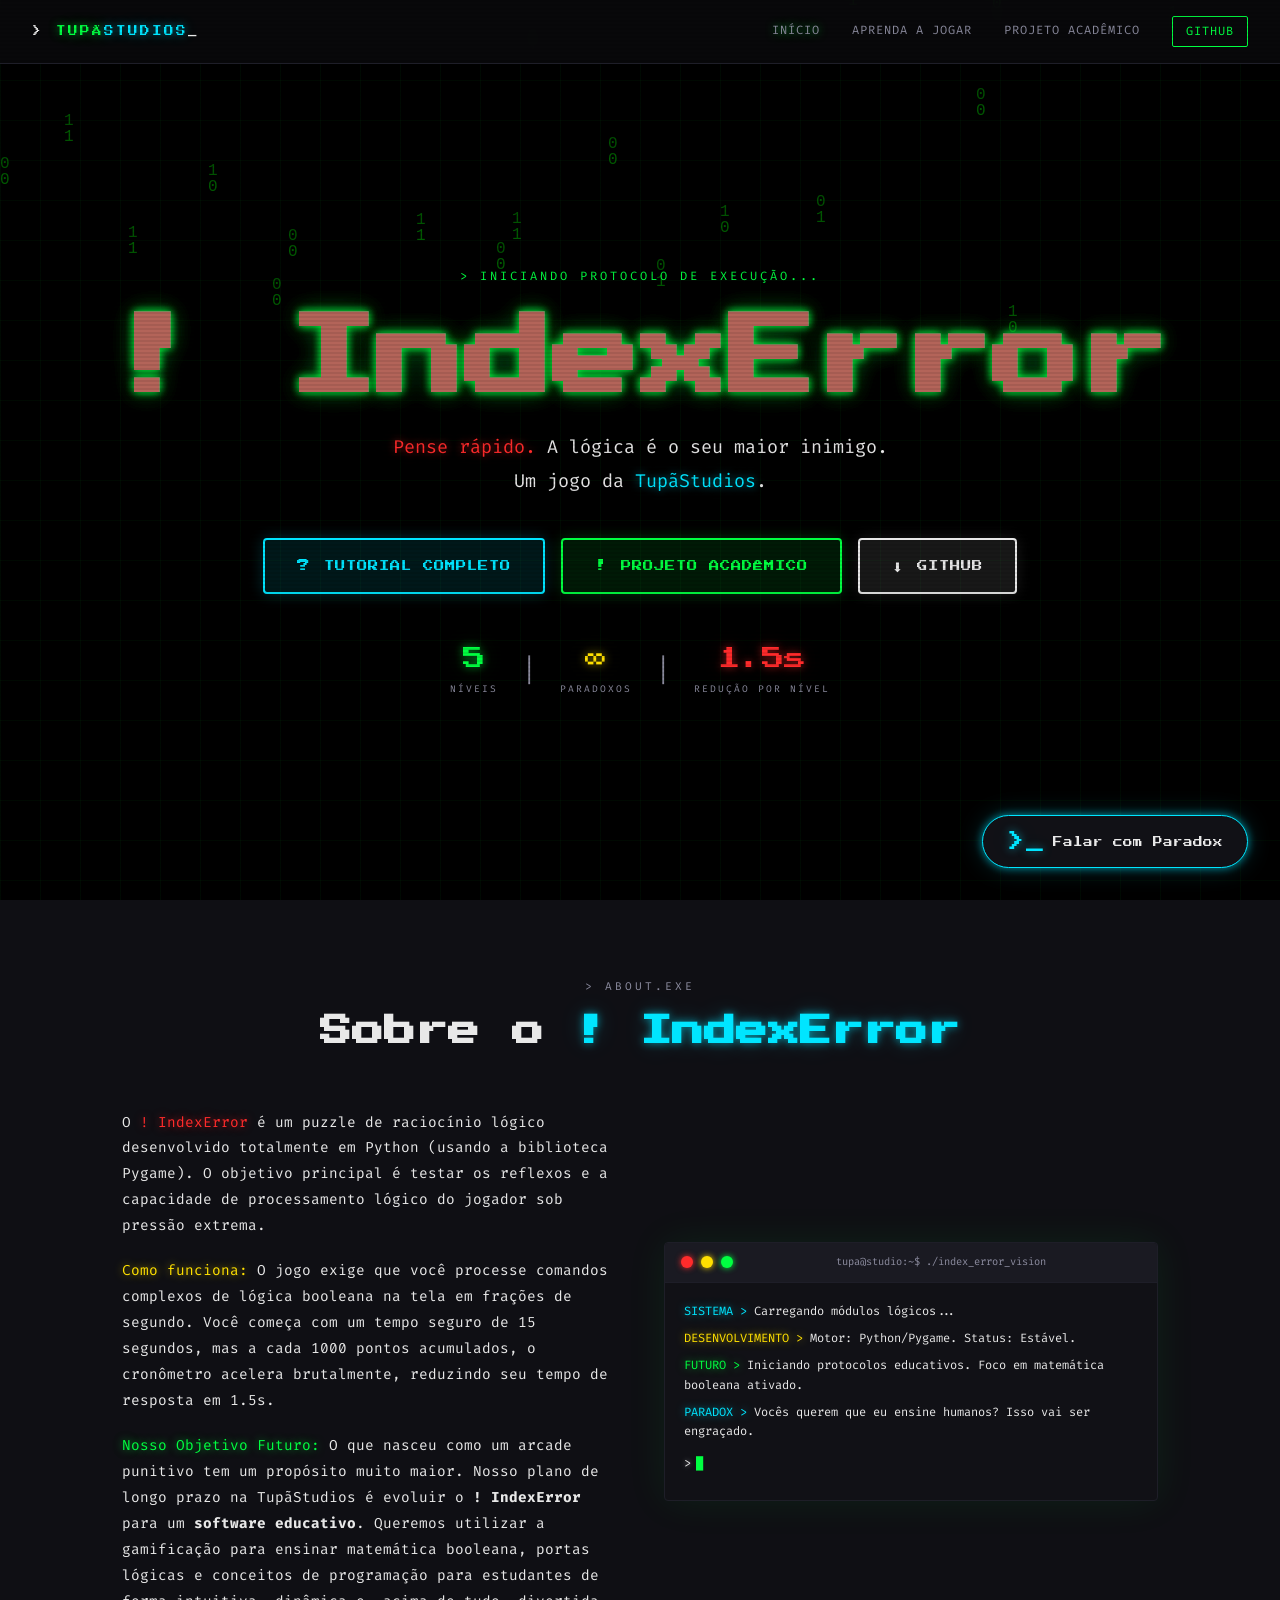
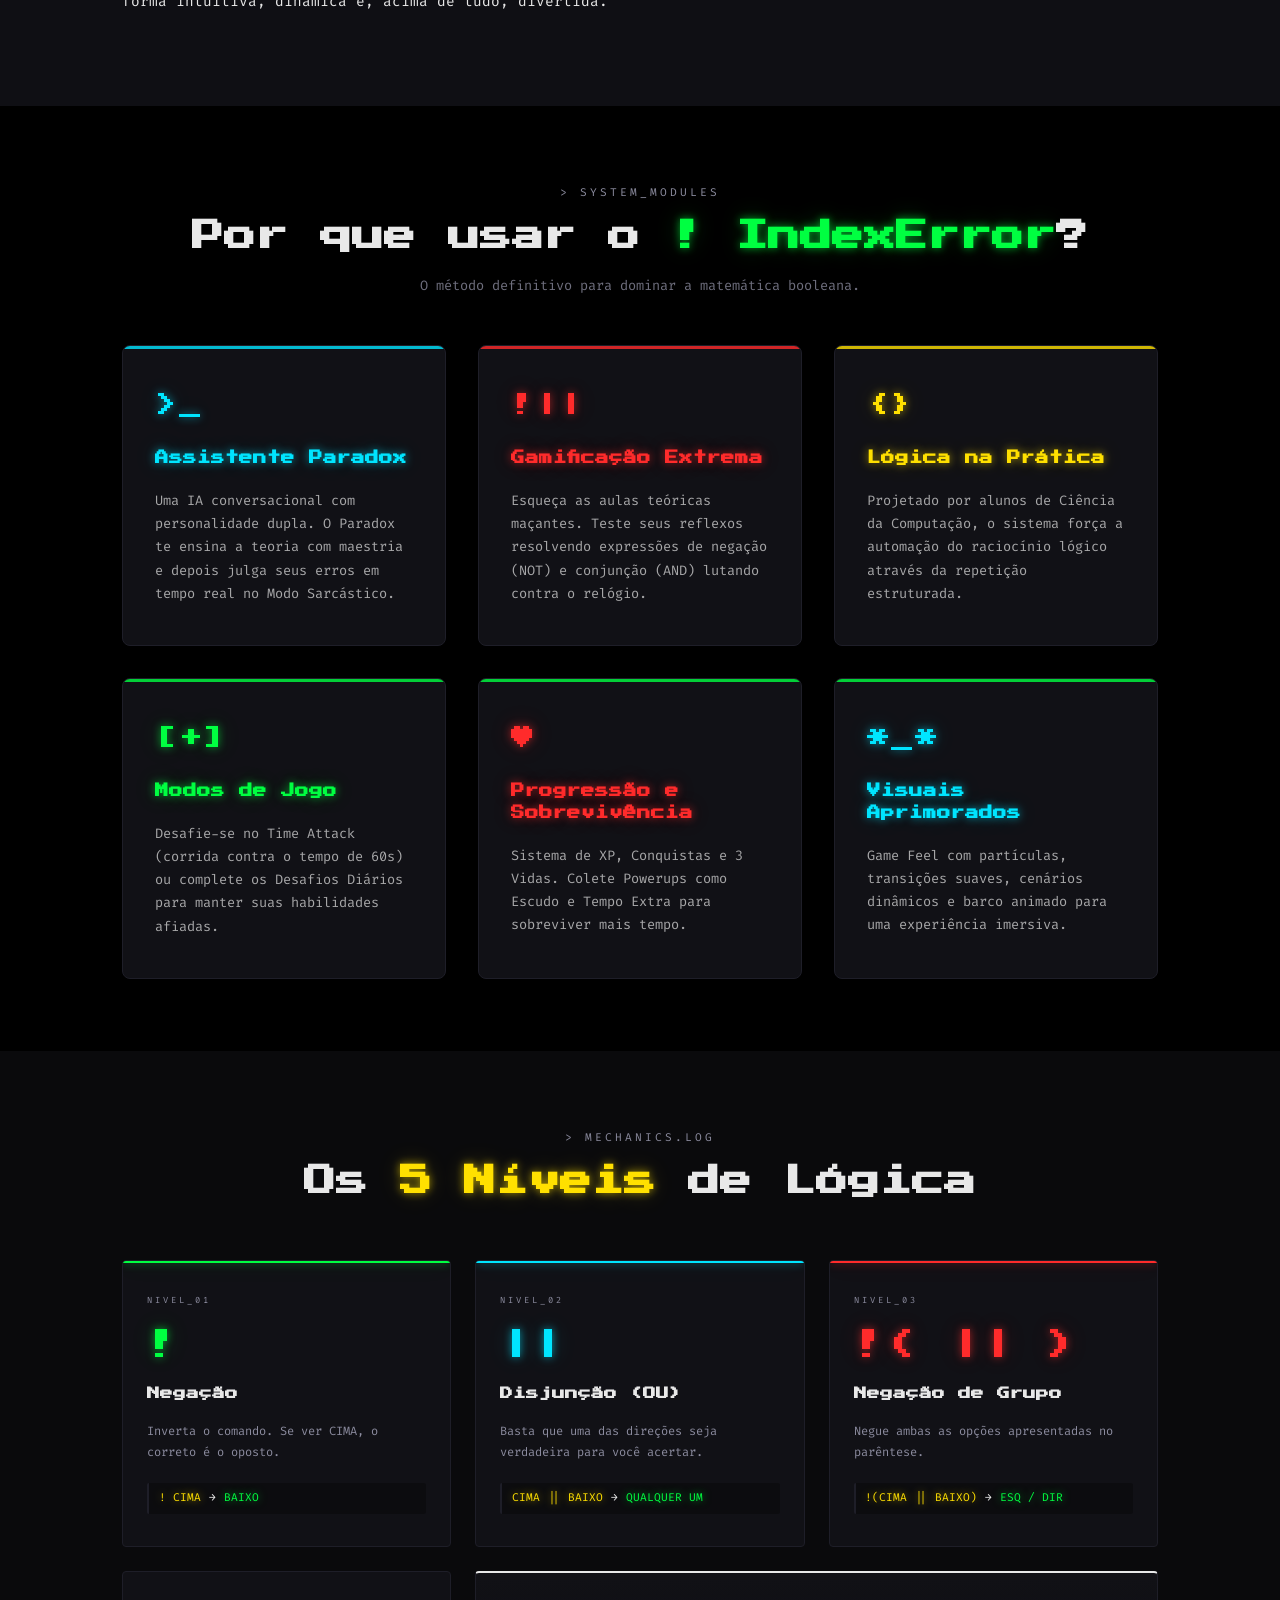
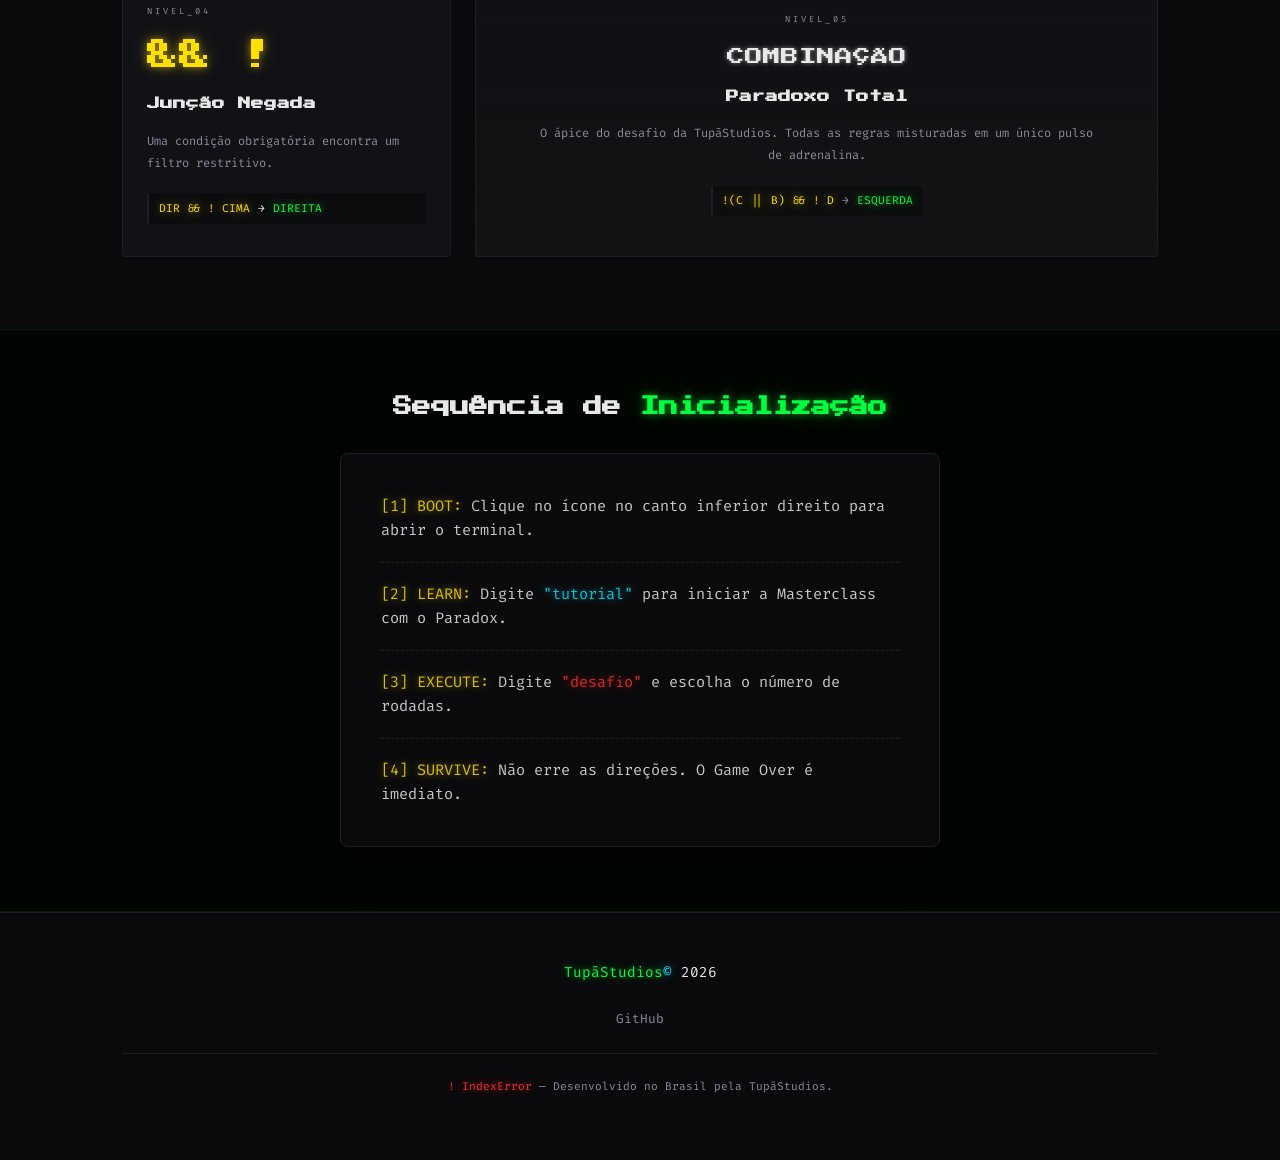
==== commit 7d5ae6b7: "Atualização massiva do site: Sistema de XP, 3 Vidas, Powerups, Time Attack, Desafios Diários e gráfi" ====
--- a/index.html
+++ b/index.html
@@ -135,6 +135,24 @@
         <h3 class="accent-yellow">Lógica na Prática</h3>
         <p class="mono">Projetado por alunos de Ciência da Computação, o sistema força a automação do raciocínio lógico através da repetição estruturada.</p>
       </div>
+
+      <div class="feature-card">
+        <div class="fc-icon accent-green">[+]</div>
+        <h3 class="accent-green">Modos de Jogo</h3>
+        <p class="mono">Desafie-se no Time Attack (corrida contra o tempo de 60s) ou complete os Desafios Diários para manter suas habilidades afiadas.</p>
+      </div>
+
+      <div class="feature-card">
+        <div class="fc-icon accent-red">♥</div>
+        <h3 class="accent-red">Progressão e Sobrevivência</h3>
+        <p class="mono">Sistema de XP, Conquistas e 3 Vidas. Colete Powerups como Escudo e Tempo Extra para sobreviver mais tempo.</p>
+      </div>
+
+      <div class="feature-card">
+        <div class="fc-icon accent-cyan">*_*</div>
+        <h3 class="accent-cyan">Visuais Aprimorados</h3>
+        <p class="mono">Game Feel com partículas, transições suaves, cenários dinâmicos e barco animado para uma experiência imersiva.</p>
+      </div>
     </div>
   </section>
 
--- a/style.css
+++ b/style.css
@@ -992,8 +992,10 @@
   display: flex;
   flex-direction: column;
   align-items: flex-end;
-}
-
+  pointer-events: none;
+}
+
+   
 .chat-toggle-btn {
   background: var(--bg-card);
   border: 1px solid var(--cyan);
@@ -1008,6 +1010,8 @@
   display: flex;
   align-items: center;
   gap: 0.5rem;
+  pointer-events: auto;
+  
 }
 
 .chat-toggle-btn:hover {
